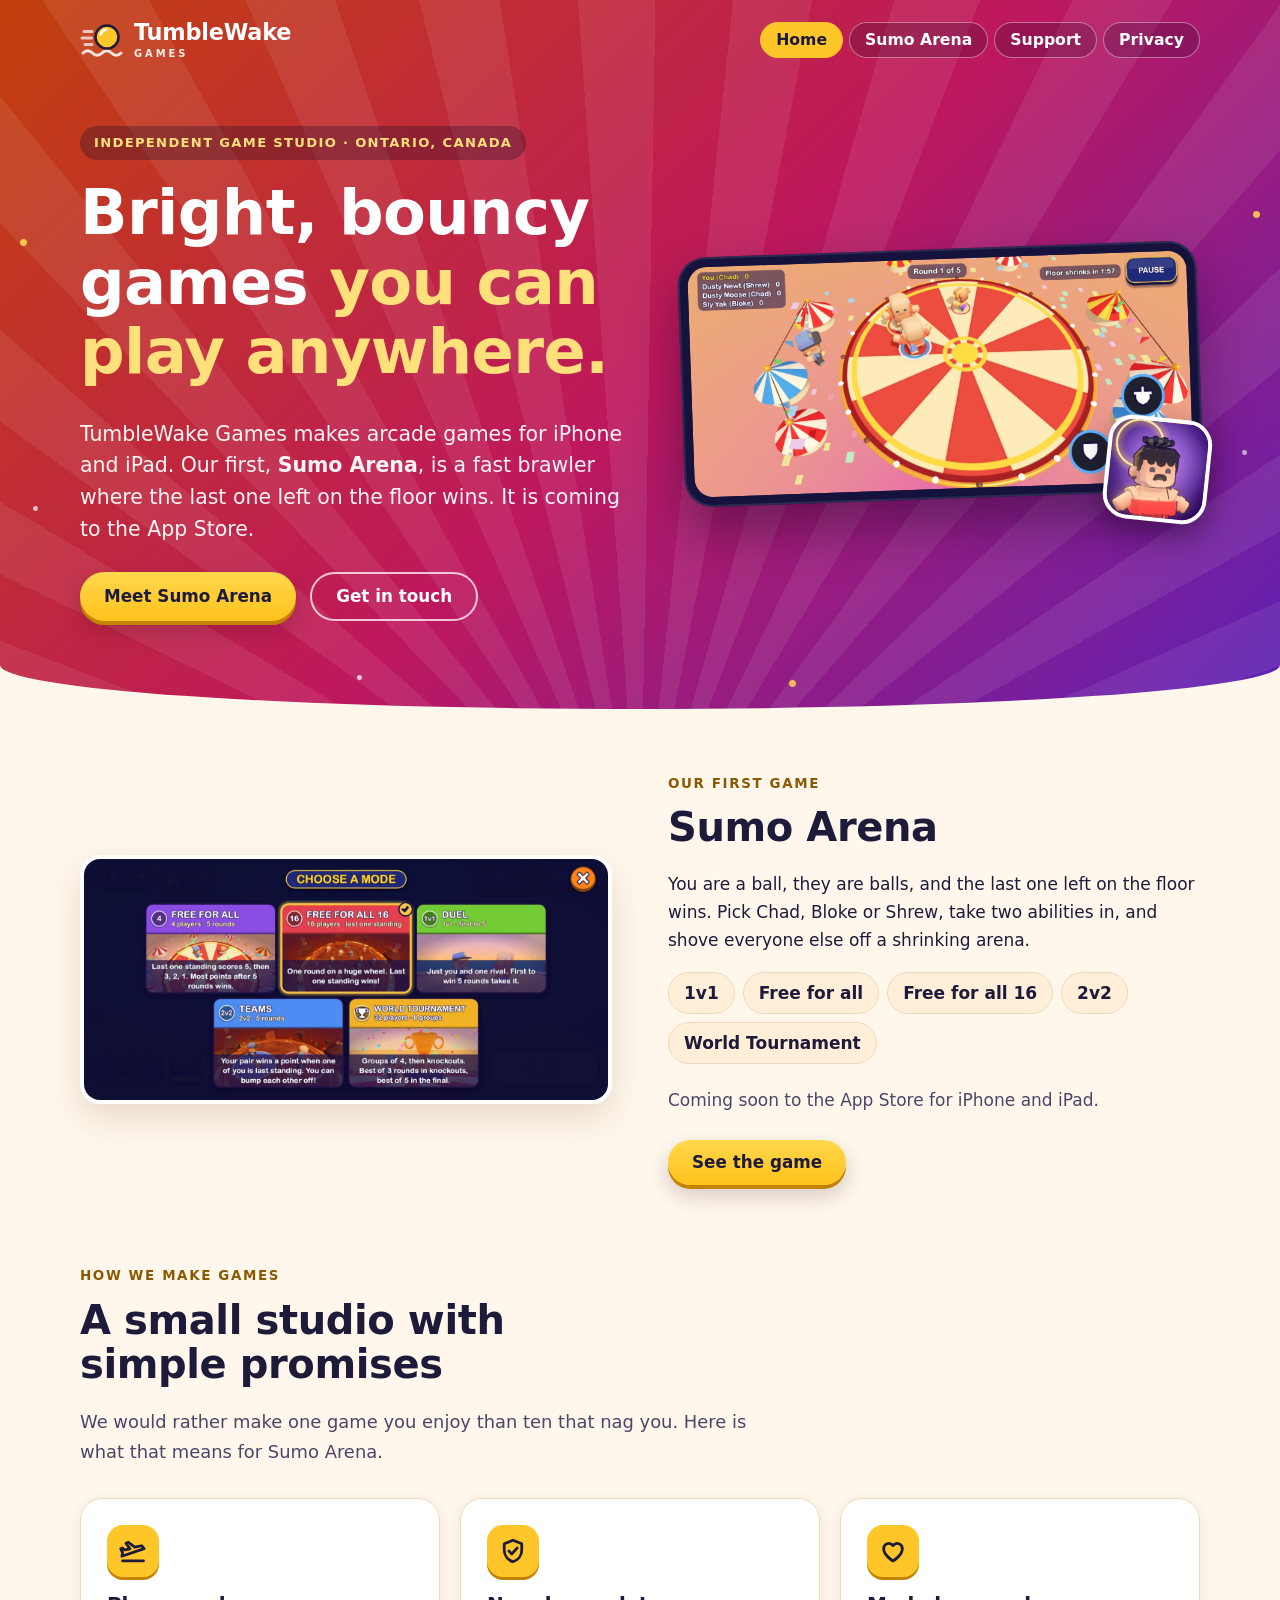
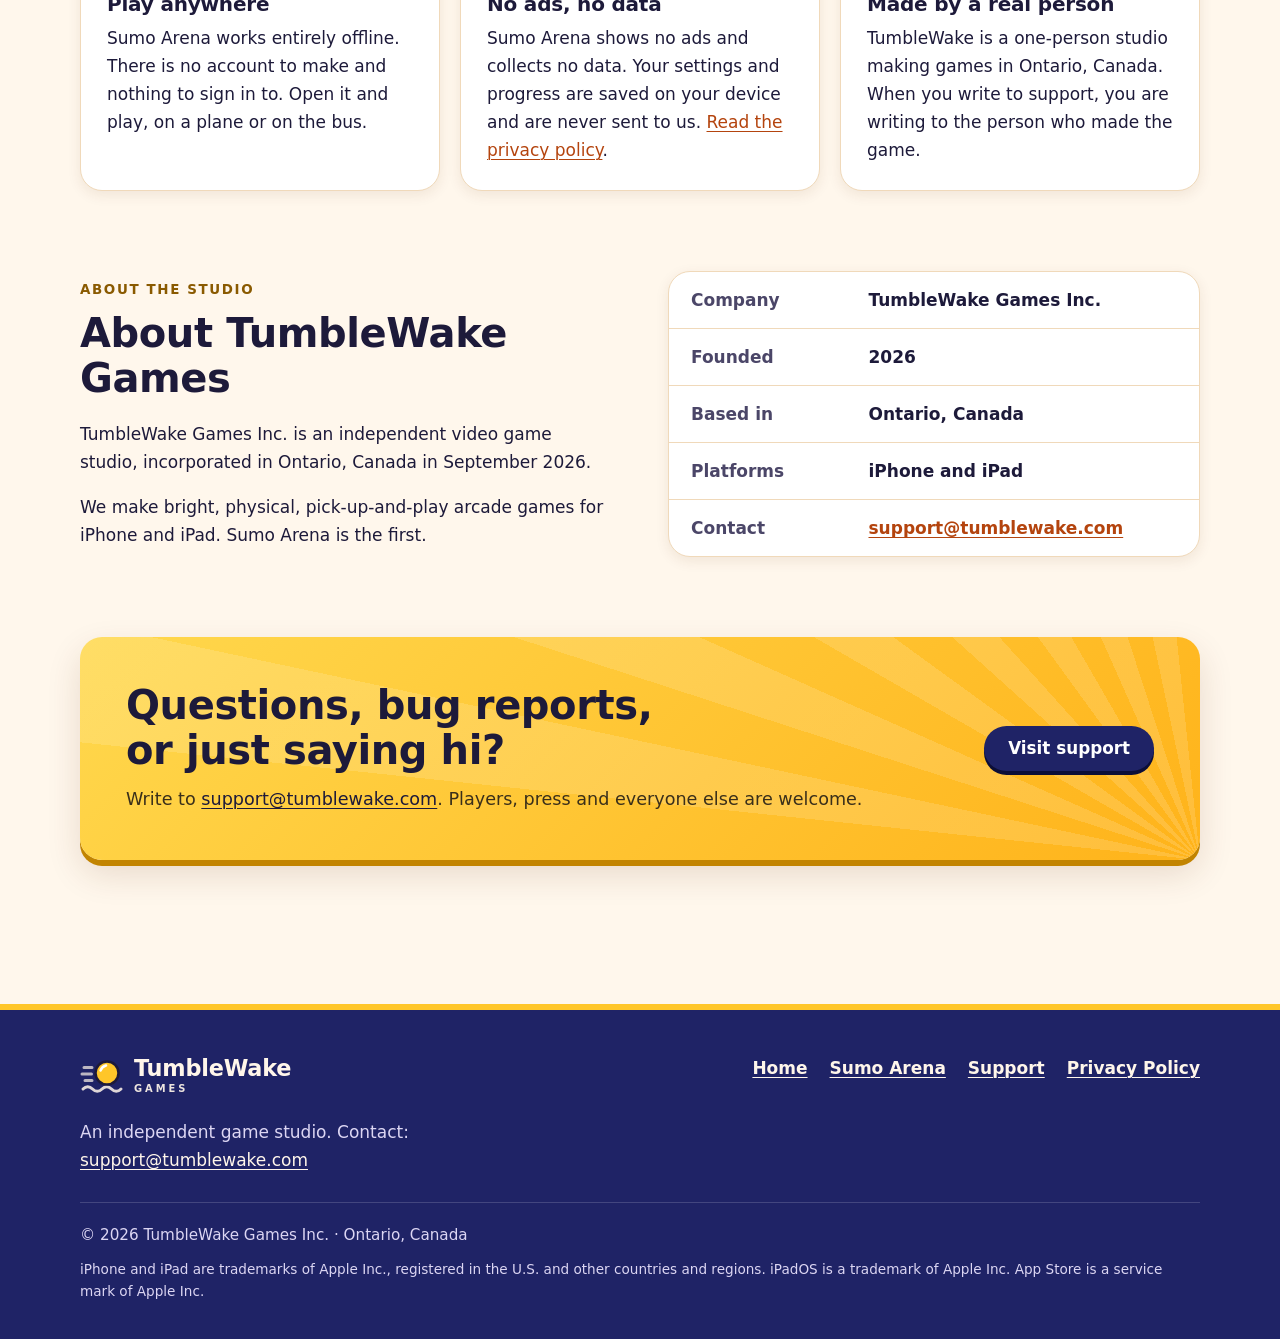
==== index.html @ 52f98988 "Add files via upload" ====
<!doctype html>
<html lang="en">
<head>
  <meta charset="utf-8">
  <meta name="viewport" content="width=device-width, initial-scale=1">
  <title>TumbleWake Games · Independent game studio in Ontario, Canada</title>
  <meta name="description" content="TumbleWake Games Inc. is an independent game studio in Ontario, Canada. Our first game, Sumo Arena, is an offline arcade brawler coming to the App Store for iPhone and iPad.">
  <meta name="color-scheme" content="light dark">
  <meta name="theme-color" content="#c2410c">
  <link rel="icon" type="image/png" sizes="32x32" href="favicon.png">
  <link rel="apple-touch-icon" href="apple-touch-icon.png">
  <link rel="stylesheet" href="style.css">
</head>
<body>
  <a class="skip" href="#main">Skip to content</a>

  <div class="band">
    <header class="site-header wrap">
      <a class="brand" href="index.html" aria-label="TumbleWake Games home">
        <svg class="mark" viewBox="0 0 44 44" aria-hidden="true" focusable="false"><path d="M3 35c3-3 6.5-3 9.5 0s6.5 3 9.5 0 6.5-3 9.5 0 6.5 3 9.5 0" fill="none" stroke="currentColor" stroke-width="3" stroke-linecap="round" opacity=".85"/><path d="M4 13.5h8M2 20h9.5M5 26.5h7" stroke="currentColor" stroke-width="3" stroke-linecap="round" opacity=".7"/><circle cx="27" cy="19" r="11.5" fill="#ffc629" stroke="#1d1a3a" stroke-width="2.5"/><path d="M20.6 16.4a7.5 7.5 0 0 1 5.4-4.9" fill="none" stroke="#fff" stroke-width="2.6" stroke-linecap="round"/></svg>
        <span class="brand-name">TumbleWake<small>Games</small></span>
      </a>
      <nav class="nav" aria-label="Main">
        <ul>
          <li><a href="index.html" aria-current="page">Home</a></li>
          <li><a href="sumo-arena.html">Sumo Arena</a></li>
          <li><a href="support.html">Support</a></li>
          <li><a href="privacy.html">Privacy</a></li>
        </ul>
      </nav>
    </header>

    <div class="hero wrap">
      <div>
        <span class="eyebrow">Independent game studio · Ontario, Canada</span>
        <h1>Bright, bouncy games <span class="hl">you can play anywhere.</span></h1>
        <p class="lede">TumbleWake Games makes arcade games for iPhone and iPad. Our first, <strong>Sumo Arena</strong>, is a fast brawler where the last one left on the floor wins. It is coming to the App Store.</p>
        <div class="btn-row">
          <a class="btn btn-gold" href="sumo-arena.html">Meet Sumo Arena</a>
          <a class="btn btn-ghost" href="support.html">Get in touch</a>
        </div>
      </div>
      <div class="device">
        <img src="images/match-4-players.jpg" width="1400" height="644" alt="A four-player Sumo Arena match on a red and cream striped round arena, with the scoreboard, a Floor shrinks timer and the Shield and Boost buttons.">
        <img class="badge-icon" src="images/sumo-arena-icon-256.png" width="256" height="256" alt="Sumo Arena app icon: a blocky sumo wrestler with a topknot and moustache under a golden halo.">
      </div>
    </div>
  </div>

  <main id="main">
    <section class="section wrap" aria-labelledby="first-game">
      <div class="split flip">
        <div>
          <span class="kicker">Our first game</span>
          <h2 id="first-game">Sumo Arena</h2>
          <p>You are a ball, they are balls, and the last one left on the floor wins. Pick Chad, Bloke or Shrew, take two abilities in, and shove everyone else off a shrinking arena.</p>
          <ul class="chips" aria-label="Game modes">
            <li>1v1</li>
            <li>Free for all</li>
            <li>Free for all 16</li>
            <li>2v2</li>
            <li>World Tournament</li>
          </ul>
          <p class="muted">Coming soon to the App Store for iPhone and iPad.</p>
          <div class="btn-row">
            <a class="btn btn-gold" href="sumo-arena.html">See the game</a>
          </div>
        </div>
        <figure class="shot">
          <img src="images/mode-picker.jpg" width="1400" height="644" loading="lazy" decoding="async" alt="The Choose a Mode screen in Sumo Arena with cards for Free for all, Free for all 16, Duel, Teams and World Tournament.">
        </figure>
      </div>
    </section>

    <section class="section wrap" aria-labelledby="how-we-work">
      <div class="section-head">
        <span class="kicker">How we make games</span>
        <h2 id="how-we-work">A small studio with simple promises</h2>
        <p>We would rather make one game you enjoy than ten that nag you. Here is what that means for Sumo Arena.</p>
      </div>
      <div class="cards">
        <article class="card">
          <div class="card-icon" aria-hidden="true">
            <svg viewBox="0 0 24 24" fill="none" stroke="currentColor" stroke-width="2.4" stroke-linecap="round" stroke-linejoin="round"><path d="M2.5 16.5l19-6.5-2-2.5-6 1.2L8 4.5 6 5.3l3.3 4.8-4.4 1-2-1.7-1.4.6 1.5 3.4z"/><path d="M3 20.5h18"/></svg>
          </div>
          <h3>Play anywhere</h3>
          <p>Sumo Arena works entirely offline. There is no account to make and nothing to sign in to. Open it and play, on a plane or on the bus.</p>
        </article>
        <article class="card">
          <div class="card-icon" aria-hidden="true">
            <svg viewBox="0 0 24 24" fill="none" stroke="currentColor" stroke-width="2.4" stroke-linecap="round" stroke-linejoin="round"><path d="M12 2.8l7.5 3v5.6c0 4.6-3.2 8.4-7.5 9.8-4.3-1.4-7.5-5.2-7.5-9.8V5.8z"/><path d="M8.5 12l2.5 2.5 4.5-5"/></svg>
          </div>
          <h3>No ads, no data</h3>
          <p>Sumo Arena shows no ads and collects no data. Your settings and progress are saved on your device and are never sent to us. <a href="privacy.html">Read the privacy policy</a>.</p>
        </article>
        <article class="card">
          <div class="card-icon" aria-hidden="true">
            <svg viewBox="0 0 24 24" fill="none" stroke="currentColor" stroke-width="2.4" stroke-linecap="round" stroke-linejoin="round"><path d="M12 20.5s-8-4.6-8-10.4A4.4 4.4 0 0 1 12 7.4a4.4 4.4 0 0 1 8 2.7c0 5.8-8 10.4-8 10.4z"/></svg>
          </div>
          <h3>Made by a real person</h3>
          <p>TumbleWake is a one-person studio making games in Ontario, Canada. When you write to support, you are writing to the person who made the game.</p>
        </article>
      </div>
    </section>

    <section class="section wrap" aria-labelledby="about">
      <div class="split">
        <div>
          <span class="kicker">About the studio</span>
          <h2 id="about">About TumbleWake Games</h2>
          <p>TumbleWake Games Inc. is an independent video game studio, incorporated in Ontario, Canada in September 2026.</p>
          <p>We make bright, physical, pick-up-and-play arcade games for iPhone and iPad. Sumo Arena is the first.</p>
        </div>
        <dl class="facts-list">
          <div><dt>Company</dt><dd>TumbleWake Games Inc.</dd></div>
          <div><dt>Founded</dt><dd>2026</dd></div>
          <div><dt>Based in</dt><dd>Ontario, Canada</dd></div>
          <div><dt>Platforms</dt><dd>iPhone and iPad</dd></div>
          <div><dt>Contact</dt><dd><a class="email" href="mailto:support@tumblewake.com">support@tumblewake.com</a></dd></div>
        </dl>
      </div>
    </section>

    <section class="section wrap" aria-labelledby="say-hello">
      <div class="callout">
        <div>
          <h2 id="say-hello">Questions, bug reports, or just saying hi?</h2>
          <p>Write to <a class="email" href="mailto:support@tumblewake.com">support@tumblewake.com</a>. Players, press and everyone else are welcome.</p>
        </div>
        <a class="btn btn-navy" href="support.html">Visit support</a>
      </div>
    </section>
  </main>

  <footer class="site-footer">
    <div class="wrap">
      <div class="footer-grid">
        <div>
          <a class="brand" href="index.html" aria-label="TumbleWake Games home">
            <svg class="mark" viewBox="0 0 44 44" aria-hidden="true" focusable="false"><path d="M3 35c3-3 6.5-3 9.5 0s6.5 3 9.5 0 6.5-3 9.5 0 6.5 3 9.5 0" fill="none" stroke="currentColor" stroke-width="3" stroke-linecap="round" opacity=".85"/><path d="M4 13.5h8M2 20h9.5M5 26.5h7" stroke="currentColor" stroke-width="3" stroke-linecap="round" opacity=".7"/><circle cx="27" cy="19" r="11.5" fill="#ffc629" stroke="#1d1a3a" stroke-width="2.5"/><path d="M20.6 16.4a7.5 7.5 0 0 1 5.4-4.9" fill="none" stroke="#fff" stroke-width="2.6" stroke-linecap="round"/></svg>
            <span class="brand-name">TumbleWake<small>Games</small></span>
          </a>
          <p>An independent game studio. Contact: <a class="email" href="mailto:support@tumblewake.com">support@tumblewake.com</a></p>
        </div>
        <nav class="footer-nav" aria-label="Footer">
          <ul>
            <li><a href="index.html">Home</a></li>
            <li><a href="sumo-arena.html">Sumo Arena</a></li>
            <li><a href="support.html">Support</a></li>
            <li><a href="privacy.html">Privacy Policy</a></li>
          </ul>
        </nav>
      </div>
      <p class="legal">© 2026 TumbleWake Games Inc. · Ontario, Canada</p>
      <p class="legal tm">iPhone and iPad are trademarks of Apple Inc., registered in the U.S. and other countries and regions. iPadOS is a trademark of Apple Inc. App Store is a service mark of Apple Inc.</p>
    </div>
  </footer>
</body>
</html>
---- style.css ----
/* TumbleWake Games - site styles.
   One file, system fonts only, no external requests. */

/* ---------- Colour and type tokens ---------- */

:root {
  color-scheme: light dark;

  --bg: #fff7ec;
  --surface: #ffffff;
  --surface-alt: #ffefd9;
  --ink: #1d1a3a;
  --ink-soft: #4b4668;
  --line: #f0d9ba;
  --link: #b4440e;
  --link-hover: #7f2c04;
  --gold: #ffc629;
  --gold-edge: #c28400;
  --gold-text: #8a5a00;
  --focus: #1d1a3a;
  --panel: #1f2366;
  --panel-soft: #2b3080;
  --on-dark: #fff6ea;
  --on-dark-soft: #dcd6f3;
  --on-dark-gold: #ffd24d;
  --footer: #1f2366;
  --band-1: #c2410c;
  --band-2: #be185d;
  --band-3: #5b21b6;

  --shadow: 0 14px 34px rgba(92, 45, 10, 0.14);
  --shadow-sm: 0 4px 14px rgba(92, 45, 10, 0.09);
  --radius: 22px;
  --radius-sm: 14px;

  --font-display: ui-rounded, "SF Pro Rounded", "Arial Rounded MT Bold", system-ui, -apple-system,
    "Segoe UI", Roboto, "Helvetica Neue", Arial, sans-serif;
  --font-body: system-ui, -apple-system, "Segoe UI", Roboto, "Helvetica Neue", Arial, sans-serif;

  --wrap: 1120px;
  --gutter: 16px;
}

@media (prefers-color-scheme: dark) {
  :root {
    --bg: #13113a;
    --surface: #1d1b4d;
    --surface-alt: #29266a;
    --ink: #fff4e6;
    --ink-soft: #d3cdea;
    --line: #36337c;
    --link: #ffc94d;
    --link-hover: #ffe39a;
    --gold-text: #ffd24d;
    --focus: #ffd24d;
    --panel: #232873;
    --panel-soft: #2e3490;
    --footer: #0c0b27;
    --band-1: #a8360a;
    --band-2: #a3154f;
    --band-3: #461a8f;
    --shadow: 0 14px 34px rgba(0, 0, 0, 0.4);
    --shadow-sm: 0 4px 14px rgba(0, 0, 0, 0.3);
  }
}

@media (min-width: 720px) {
  :root { --gutter: 28px; }
}

/* ---------- Base ---------- */

*, *::before, *::after { box-sizing: border-box; }

html {
  -webkit-text-size-adjust: 100%;
  text-size-adjust: 100%;
  scroll-behavior: smooth;
}

body {
  margin: 0;
  background: var(--bg);
  color: var(--ink);
  font: 400 1.0625rem/1.65 var(--font-body);
  overflow-x: hidden;
  min-height: 100vh;
  display: flex;
  flex-direction: column;
}

img { max-width: 100%; height: auto; display: block; }

a {
  color: var(--link);
  text-decoration-thickness: 0.08em;
  text-underline-offset: 0.18em;
}
a:hover { color: var(--link-hover); }

:focus-visible {
  outline: 3px solid var(--focus);
  outline-offset: 3px;
  border-radius: 6px;
}
/* The ring must stand out from whatever it sits on: white on the warm band
   and the navy footer, navy on the gold callouts. */
.band :focus-visible,
.site-footer :focus-visible,
.skip:focus-visible { outline-color: #fff; }
.callout :focus-visible { outline-color: #1d1a3a; }

h1, h2, h3 {
  font-family: var(--font-display);
  font-weight: 800;
  line-height: 1.12;
  letter-spacing: -0.01em;
  margin: 0 0 0.5em;
  text-wrap: balance;
}
h1 { font-size: clamp(2.3rem, 6.2vw, 3.9rem); }
h2 { font-size: clamp(1.7rem, 3.8vw, 2.5rem); }
h3 { font-size: 1.25rem; font-weight: 700; }

p { margin: 0 0 1em; }
p:last-child { margin-bottom: 0; }

ul, ol { margin: 0 0 1em; padding-left: 1.3em; }
li + li { margin-top: 0.35em; }

.email { overflow-wrap: anywhere; }

.wrap {
  width: 100%;
  max-width: calc(var(--wrap) + 2 * var(--gutter));
  margin-inline: auto;
  padding-inline: var(--gutter);
}

.skip {
  position: absolute;
  left: 12px;
  top: -80px;
  z-index: 20;
  padding: 10px 18px;
  border-radius: 999px;
  background: var(--gold);
  color: #1d1a3a;
  font-weight: 700;
  text-decoration: none;
}
.skip:focus { top: 12px; color: #1d1a3a; }

/* ---------- The warm band at the top of every page ---------- */

.band {
  position: relative;
  overflow: hidden;
  color: #fff;
  background:
    repeating-conic-gradient(from -4deg at 50% 125%,
      rgba(255, 255, 255, 0.075) 0deg 5deg,
      rgba(255, 255, 255, 0) 5deg 10deg),
    linear-gradient(135deg, var(--band-1) 0%, var(--band-2) 52%, var(--band-3) 100%);
  border-bottom-left-radius: 50% 44px;
  border-bottom-right-radius: 50% 44px;
  padding-bottom: 64px;
}

.band a:not(.btn) { color: #fff; }

/* Confetti flecks, like the game's menu. Decorative only, kept to the
   edges and the empty strip above the curve so they never sit on text. */
.band::before {
  content: "";
  position: absolute;
  inset: 0;
  pointer-events: none;
  background:
    radial-gradient(circle, rgba(255, 214, 77, 0.9) 0 3px, transparent 4px) 1.5% 34% / 9px 9px no-repeat,
    radial-gradient(circle, rgba(255, 255, 255, 0.7) 0 2px, transparent 3px) 2.5% 72% / 7px 7px no-repeat,
    radial-gradient(circle, rgba(255, 255, 255, 0.75) 0 2px, transparent 3px) 28% 96% / 7px 7px no-repeat,
    radial-gradient(circle, rgba(255, 214, 77, 0.85) 0 3px, transparent 4px) 62% 97% / 9px 9px no-repeat,
    radial-gradient(circle, rgba(255, 214, 77, 0.85) 0 3px, transparent 4px) 98.5% 30% / 9px 9px no-repeat,
    radial-gradient(circle, rgba(255, 255, 255, 0.6) 0 2px, transparent 3px) 97.5% 64% / 7px 7px no-repeat;
}

.band > * { position: relative; }

/* ---------- Header and navigation ---------- */

.site-header {
  display: flex;
  flex-wrap: wrap;
  align-items: center;
  justify-content: space-between;
  gap: 14px 24px;
  padding-block: 18px 8px;
}

.brand {
  display: inline-flex;
  align-items: center;
  gap: 10px;
  color: #fff;
  text-decoration: none;
}
.band a.brand:hover { color: #fff; }

.brand .mark { width: 44px; height: 44px; flex: none; }

.brand-name {
  font-family: var(--font-display);
  font-weight: 800;
  font-size: 1.4rem;
  line-height: 1;
  letter-spacing: -0.01em;
}
.brand-name small {
  display: block;
  margin-top: 5px;
  font-size: 0.62rem;
  font-weight: 700;
  letter-spacing: 0.3em;
  text-transform: uppercase;
  opacity: 0.92;
}

.nav ul {
  display: flex;
  flex-wrap: wrap;
  gap: 6px;
  margin: 0;
  padding: 0;
  list-style: none;
}
.nav li + li { margin-top: 0; }

.band .nav a {
  display: block;
  padding: 8px 15px;
  border: 1px solid rgba(255, 255, 255, 0.4);
  border-radius: 999px;
  background: rgba(24, 10, 40, 0.22);
  color: #fff;
  font-weight: 650;
  font-size: 0.98rem;
  line-height: 1.2;
  text-decoration: none;
}
.band .nav a:hover { background: rgba(24, 10, 40, 0.38); }
.band .nav a[aria-current="page"] {
  border-color: var(--gold);
  background: var(--gold);
  color: #1d1a3a;
}

@media (max-width: 440px) {
  .band .nav a { padding: 7px 11px; font-size: 0.92rem; }
}

/* ---------- Hero areas ---------- */

.hero {
  display: grid;
  gap: 40px;
  align-items: center;
  padding-block: 32px 8px;
}
@media (min-width: 900px) {
  .hero { grid-template-columns: 1.05fr 1fr; gap: 56px; padding-block: 56px 24px; }
}

.page-hero { max-width: 780px; padding-block: 28px 8px; }
@media (min-width: 900px) { .page-hero { padding-block: 44px 16px; } }

.eyebrow {
  display: inline-block;
  margin-bottom: 18px;
  padding: 6px 14px;
  border-radius: 999px;
  background: rgba(24, 10, 40, 0.3);
  color: #ffe07a;
  font-family: var(--font-display);
  font-size: 0.82rem;
  font-weight: 800;
  letter-spacing: 0.1em;
  text-transform: uppercase;
}

.hl { color: #ffe07a; }

.lede {
  font-size: clamp(1.1rem, 2.2vw, 1.28rem);
  line-height: 1.55;
  color: rgba(255, 255, 255, 0.95);
  max-width: 36em;
}

.band .note { color: rgba(255, 255, 255, 0.9); font-size: 0.98rem; }

/* ---------- Buttons ---------- */

.btn-row { display: flex; flex-wrap: wrap; gap: 12px 14px; margin-top: 26px; }

.btn {
  display: inline-flex;
  align-items: center;
  justify-content: center;
  gap: 8px;
  padding: 13px 24px;
  border-radius: 999px;
  font-family: var(--font-display);
  font-size: 1.05rem;
  font-weight: 800;
  line-height: 1.15;
  text-decoration: none;
  transition: transform 0.12s ease, box-shadow 0.12s ease, background-color 0.12s ease;
}

.btn-gold {
  background: linear-gradient(#ffd84d, #ffc21a);
  color: #1d1a3a;
  box-shadow: 0 4px 0 var(--gold-edge), 0 10px 22px rgba(40, 10, 20, 0.2);
}
.btn-gold:hover { color: #1d1a3a; transform: translateY(-1px); }
.btn-gold:active { transform: translateY(3px); box-shadow: 0 1px 0 var(--gold-edge); }

.btn-ghost {
  border: 2px solid rgba(255, 255, 255, 0.75);
  color: #fff;
}
.btn-ghost:hover { background: rgba(255, 255, 255, 0.15); color: #fff; }

.btn-navy {
  background: #1f2366;
  color: #fff;
  box-shadow: 0 4px 0 #0c0e38;
}
.btn-navy:hover { background: #2b3080; color: #fff; transform: translateY(-1px); }
.btn-navy:active { transform: translateY(3px); box-shadow: 0 1px 0 #0c0e38; }

/* ---------- Device frame and app icon ---------- */

.device {
  position: relative;
  padding: 10px;
  border-radius: 28px;
  background: #15133d;
  box-shadow: 0 26px 50px rgba(30, 8, 40, 0.42), inset 0 0 0 2px rgba(255, 255, 255, 0.1);
  transform: rotate(-2deg);
}
.device > img { border-radius: 19px; }

.device .badge-icon {
  position: absolute;
  right: -6px;
  bottom: -30px;
  width: clamp(76px, 20%, 118px);
  border: 4px solid #fff;
  border-radius: 24%;
  box-shadow: 0 12px 26px rgba(30, 8, 40, 0.4);
  transform: rotate(8deg);
}

.app-icon {
  width: 100%;
  border-radius: 22.5%;
  box-shadow: 0 0 0 5px rgba(255, 214, 77, 0.9), 0 0 0 14px rgba(255, 214, 77, 0.22),
    0 24px 50px rgba(30, 8, 40, 0.45);
}

.game-hero {
  display: grid;
  gap: 32px;
  align-items: center;
  padding-block: 32px 8px;
}
.game-hero .icon-wrap { width: min(220px, 58vw); }
@media (min-width: 820px) {
  .game-hero { grid-template-columns: auto 1fr; gap: 56px; padding-block: 52px 20px; }
  .game-hero .icon-wrap { width: 240px; }
}

.status {
  display: inline-flex;
  align-items: center;
  gap: 8px;
  margin-bottom: 16px;
  padding: 7px 14px;
  border-radius: 999px;
  background: rgba(24, 10, 40, 0.3);
  color: #fff;
  font-weight: 700;
  font-size: 0.95rem;
}
.status::before {
  content: "";
  width: 10px;
  height: 10px;
  border-radius: 50%;
  background: var(--gold);
  box-shadow: 0 0 0 3px rgba(255, 214, 77, 0.35);
}

/* ---------- Sections ---------- */

.section { padding-block: 64px; }
.section.tight { padding-block: 36px; }
.section + .section { padding-top: 16px; }

.section-head { max-width: 700px; margin-bottom: 32px; }
.section-head p { color: var(--ink-soft); font-size: 1.12rem; }

.kicker {
  display: block;
  margin-bottom: 10px;
  color: var(--gold-text);
  font-family: var(--font-display);
  font-size: 0.84rem;
  font-weight: 800;
  letter-spacing: 0.12em;
  text-transform: uppercase;
}

.muted { color: var(--ink-soft); }

.split {
  display: grid;
  gap: 32px;
  align-items: center;
}
@media (min-width: 860px) {
  .split { grid-template-columns: 1fr 1fr; gap: 56px; }
  .split.flip > :first-child { order: 2; }
}

.shot {
  margin: 0;
  overflow: hidden;
  border: 4px solid var(--surface);
  border-radius: 20px;
  background: var(--surface);
  box-shadow: var(--shadow);
}

.lift { margin-top: -40px; position: relative; }
.lift .shot { border-width: 6px; }

.caption {
  margin-top: 12px;
  color: var(--ink-soft);
  font-size: 0.95rem;
  text-align: center;
}

/* ---------- Cards ---------- */

.cards {
  display: grid;
  gap: 20px;
  grid-template-columns: repeat(auto-fit, minmax(min(100%, 210px), 1fr));
}

.card {
  padding: 26px;
  border: 1px solid var(--line);
  border-radius: var(--radius);
  background: var(--surface);
  box-shadow: var(--shadow-sm);
}
.card h3 { margin-bottom: 0.4em; }

.card-icon {
  display: grid;
  place-items: center;
  width: 52px;
  height: 52px;
  margin-bottom: 16px;
  border-radius: 16px;
  background: var(--gold);
  color: #1d1a3a;
  box-shadow: 0 3px 0 var(--gold-edge);
}
.card-icon svg { width: 28px; height: 28px; }

/* Game-style panels: navy with a gold rim, like the menus in Sumo Arena. */
.panel {
  padding: 24px;
  border: 3px solid var(--gold);
  border-radius: var(--radius);
  background: var(--panel);
  color: var(--on-dark);
  box-shadow: 0 6px 0 rgba(20, 16, 60, 0.25);
}
.panel h3 {
  color: var(--on-dark-gold);
  font-size: 1.5rem;
  letter-spacing: 0.02em;
  text-transform: uppercase;
}
.panel .tag {
  display: inline-block;
  margin-bottom: 12px;
  padding: 4px 12px;
  border-radius: 999px;
  background: var(--panel-soft);
  color: var(--on-dark-soft);
  font-size: 0.88rem;
  font-weight: 700;
}
.panel p { color: var(--on-dark-soft); }
.panel strong { color: var(--on-dark); }

/* ---------- Modes ---------- */

.modes {
  display: grid;
  gap: 18px;
  grid-template-columns: repeat(auto-fit, minmax(min(100%, 300px), 1fr));
}

.mode {
  overflow: hidden;
  border: 1px solid var(--line);
  border-radius: var(--radius);
  background: var(--surface);
  box-shadow: var(--shadow-sm);
}

.mode-head {
  display: flex;
  align-items: center;
  gap: 12px;
  padding: 14px 18px;
  color: #fff;
}
.mode-head h3 {
  margin: 0;
  font-size: 1.15rem;
  letter-spacing: 0.02em;
  text-transform: uppercase;
}


.mode-badge {
  display: grid;
  place-items: center;
  flex: none;
  width: 46px;
  height: 46px;
  border: 3px solid rgba(255, 255, 255, 0.9);
  border-radius: 50%;
  background: rgba(0, 0, 0, 0.22);
  font-family: var(--font-display);
  font-size: 0.95rem;
  font-weight: 800;
}
.mode-badge svg { width: 22px; height: 22px; }

.mode > p { margin: 0; padding: 16px 18px 20px; }

.mode.purple .mode-head { background: #6d28d9; }
.mode.red .mode-head { background: #c01d3c; }
.mode.green .mode-head { background: #2f7a1f; }
.mode.blue .mode-head { background: #1f5fcf; }
.mode.gold .mode-head { background: #ffc629; color: #1d1a3a; }
.mode.gold .mode-badge { border-color: #1d1a3a; background: rgba(255, 255, 255, 0.35); }

.bots-line {
  margin-top: 28px;
  padding: 18px 22px;
  border-left: 6px solid var(--gold);
  border-radius: var(--radius-sm);
  background: var(--surface-alt);
  font-size: 1.08rem;
}

/* ---------- Chips and fact tiles ---------- */

.chips {
  display: flex;
  flex-wrap: wrap;
  gap: 8px;
  margin: 18px 0 22px;
  padding: 0;
  list-style: none;
}
.chips li {
  margin: 0;
  padding: 6px 15px;
  border: 1px solid var(--line);
  border-radius: 999px;
  background: var(--surface-alt);
  font-weight: 700;
}

.facts {
  display: grid;
  gap: 14px;
  grid-template-columns: repeat(auto-fit, minmax(min(100%, 220px), 1fr));
  margin: 0;
  padding: 0;
  list-style: none;
}
.facts li {
  display: flex;
  align-items: center;
  gap: 12px;
  margin: 0;
  padding: 18px 20px;
  border: 2px solid var(--gold);
  border-radius: var(--radius-sm);
  background: var(--panel);
  color: var(--on-dark);
  font-family: var(--font-display);
  font-size: 1.12rem;
  font-weight: 800;
}
.facts svg { flex: none; width: 28px; height: 28px; color: var(--gold); }

/* ---------- Gallery ---------- */

.gallery {
  display: grid;
  gap: 22px;
  grid-template-columns: repeat(auto-fill, minmax(min(100%, 420px), 1fr));
}
.gallery figure {
  margin: 0;
  overflow: hidden;
  border: 1px solid var(--line);
  border-radius: var(--radius);
  background: var(--surface);
  box-shadow: var(--shadow-sm);
}
.gallery figcaption { padding: 14px 18px 16px; color: var(--ink-soft); font-size: 0.97rem; }
.gallery figcaption strong {
  display: block;
  color: var(--ink);
  font-family: var(--font-display);
  font-size: 1.05rem;
}

/* ---------- Studio facts list ---------- */

.facts-list {
  display: grid;
  gap: 0;
  margin: 0;
  border: 1px solid var(--line);
  border-radius: var(--radius);
  background: var(--surface);
  box-shadow: var(--shadow-sm);
  overflow: hidden;
}
.facts-list div {
  display: grid;
  gap: 2px 16px;
  padding: 14px 22px;
}
.facts-list div + div { border-top: 1px solid var(--line); }
@media (min-width: 520px) {
  .facts-list div { grid-template-columns: 9.5em 1fr; }
}
.facts-list dt { color: var(--ink-soft); font-weight: 600; }
.facts-list dd { margin: 0; font-weight: 700; }

/* ---------- Gold callout ---------- */

.callout {
  display: grid;
  gap: 18px 32px;
  align-items: center;
  padding: clamp(26px, 5vw, 46px);
  border-radius: var(--radius);
  background:
    repeating-conic-gradient(from 0deg at 100% 100%,
      rgba(255, 255, 255, 0.14) 0deg 6deg, rgba(255, 255, 255, 0) 6deg 12deg),
    linear-gradient(135deg, #ffd84d, #ffb31a);
  color: #1d1a3a;
  box-shadow: 0 6px 0 var(--gold-edge), var(--shadow);
}
.callout h2 { margin-bottom: 0.3em; }
.callout p { color: #3a2f1a; font-size: 1.1rem; }
.callout a:not(.btn) { color: #1d1a3a; }
.callout + .caption { margin-top: 28px; }
@media (min-width: 820px) {
  .callout { grid-template-columns: 1fr auto; }
}

/* ---------- Long-form documents (privacy, support) ---------- */

.doc {
  position: relative;
  max-width: 820px;
  margin: -34px auto 0;
  padding: clamp(24px, 5vw, 52px);
  border: 1px solid var(--line);
  border-radius: var(--radius);
  background: var(--surface);
  box-shadow: var(--shadow);
}
.doc h2 { margin-top: 1.8em; font-size: clamp(1.35rem, 2.6vw, 1.6rem); }
.doc h2:first-child { margin-top: 0; }
.doc .updated { color: var(--ink-soft); font-weight: 600; }

.summary {
  margin: 0 0 28px;
  padding: 18px 22px;
  border-left: 6px solid var(--gold);
  border-radius: var(--radius-sm);
  background: var(--surface-alt);
  font-size: 1.08rem;
}

.contact-card {
  display: grid;
  gap: 20px 32px;
  align-items: center;
}
@media (min-width: 760px) {
  .contact-card { grid-template-columns: 1fr auto; }
}

.faq {
  display: grid;
  gap: 18px;
  grid-template-columns: repeat(auto-fit, minmax(min(100%, 420px), 1fr));
}
.faq .card h3 { font-size: 1.15rem; }

.checklist { list-style: none; padding: 0; }
.checklist li {
  position: relative;
  padding-left: 34px;
}
.checklist li + li { margin-top: 0.6em; }
.checklist li::before {
  content: "";
  position: absolute;
  left: 0;
  top: 0.22em;
  width: 22px;
  height: 22px;
  border-radius: 50%;
  background: var(--gold)
    url("data:image/svg+xml,%3Csvg xmlns='http://www.w3.org/2000/svg' viewBox='0 0 24 24'%3E%3Cpath d='M6 12.5l4 4 8-9' fill='none' stroke='%231d1a3a' stroke-width='3' stroke-linecap='round' stroke-linejoin='round'/%3E%3C/svg%3E")
    center / 16px 16px no-repeat;
}

/* ---------- 404 ---------- */

.lost {
  display: grid;
  gap: 8px;
  align-items: center;
  padding-block: 40px 16px;
}
.lost .big {
  margin: 0;
  font-family: var(--font-display);
  font-size: clamp(5rem, 22vw, 11rem);
  font-weight: 800;
  line-height: 0.9;
  color: #ffe07a;
  text-shadow: 0 6px 0 rgba(24, 10, 40, 0.3);
}
@media (min-width: 820px) {
  .lost { grid-template-columns: auto 1fr; gap: 56px; padding-block: 64px 24px; }
}

/* ---------- Footer ---------- */

.site-footer {
  flex-grow: 1;
  margin-top: 80px;
  padding-block: 44px 36px;
  border-top: 6px solid var(--gold);
  background: var(--footer);
  color: var(--on-dark-soft);
}
.site-footer a { color: var(--on-dark); }
.site-footer a:hover { color: var(--gold); }

.footer-grid {
  display: flex;
  flex-wrap: wrap;
  justify-content: space-between;
  gap: 24px 48px;
}
.footer-grid .brand { color: var(--on-dark); }
.footer-grid p { margin-top: 12px; max-width: 30em; }

.footer-nav ul {
  display: flex;
  flex-wrap: wrap;
  gap: 10px 22px;
  margin: 0;
  padding: 0;
  list-style: none;
}
.footer-nav li + li { margin-top: 0; }
.footer-nav a { font-weight: 650; }

.legal {
  margin: 28px 0 0;
  padding-top: 20px;
  border-top: 1px solid rgba(255, 255, 255, 0.16);
  font-size: 0.95rem;
}
.legal.tm {
  margin-top: 10px;
  padding-top: 0;
  border-top: 0;
  font-size: 0.85rem;
}

/* ---------- Motion preferences ---------- */

@media (prefers-reduced-motion: reduce) {
  html { scroll-behavior: auto; }
  .btn { transition: none; }
  .device, .device .badge-icon { transform: none; }
}

/* Until the page is wide enough to leave empty margins beside the text
   (1280px), the flecks at the left and right edges would sit right next to
   it, so keep only the two in the empty strip above the curve. On phones
   leave the confetti out altogether. */
@media (max-width: 1279px) {
  .band::before {
    background:
      radial-gradient(circle, rgba(255, 255, 255, 0.75) 0 2px, transparent 3px) 28% 96% / 7px 7px no-repeat,
      radial-gradient(circle, rgba(255, 214, 77, 0.85) 0 3px, transparent 4px) 62% 97% / 9px 9px no-repeat;
  }
}
@media (max-width: 600px) {
  .band::before { display: none; }
}
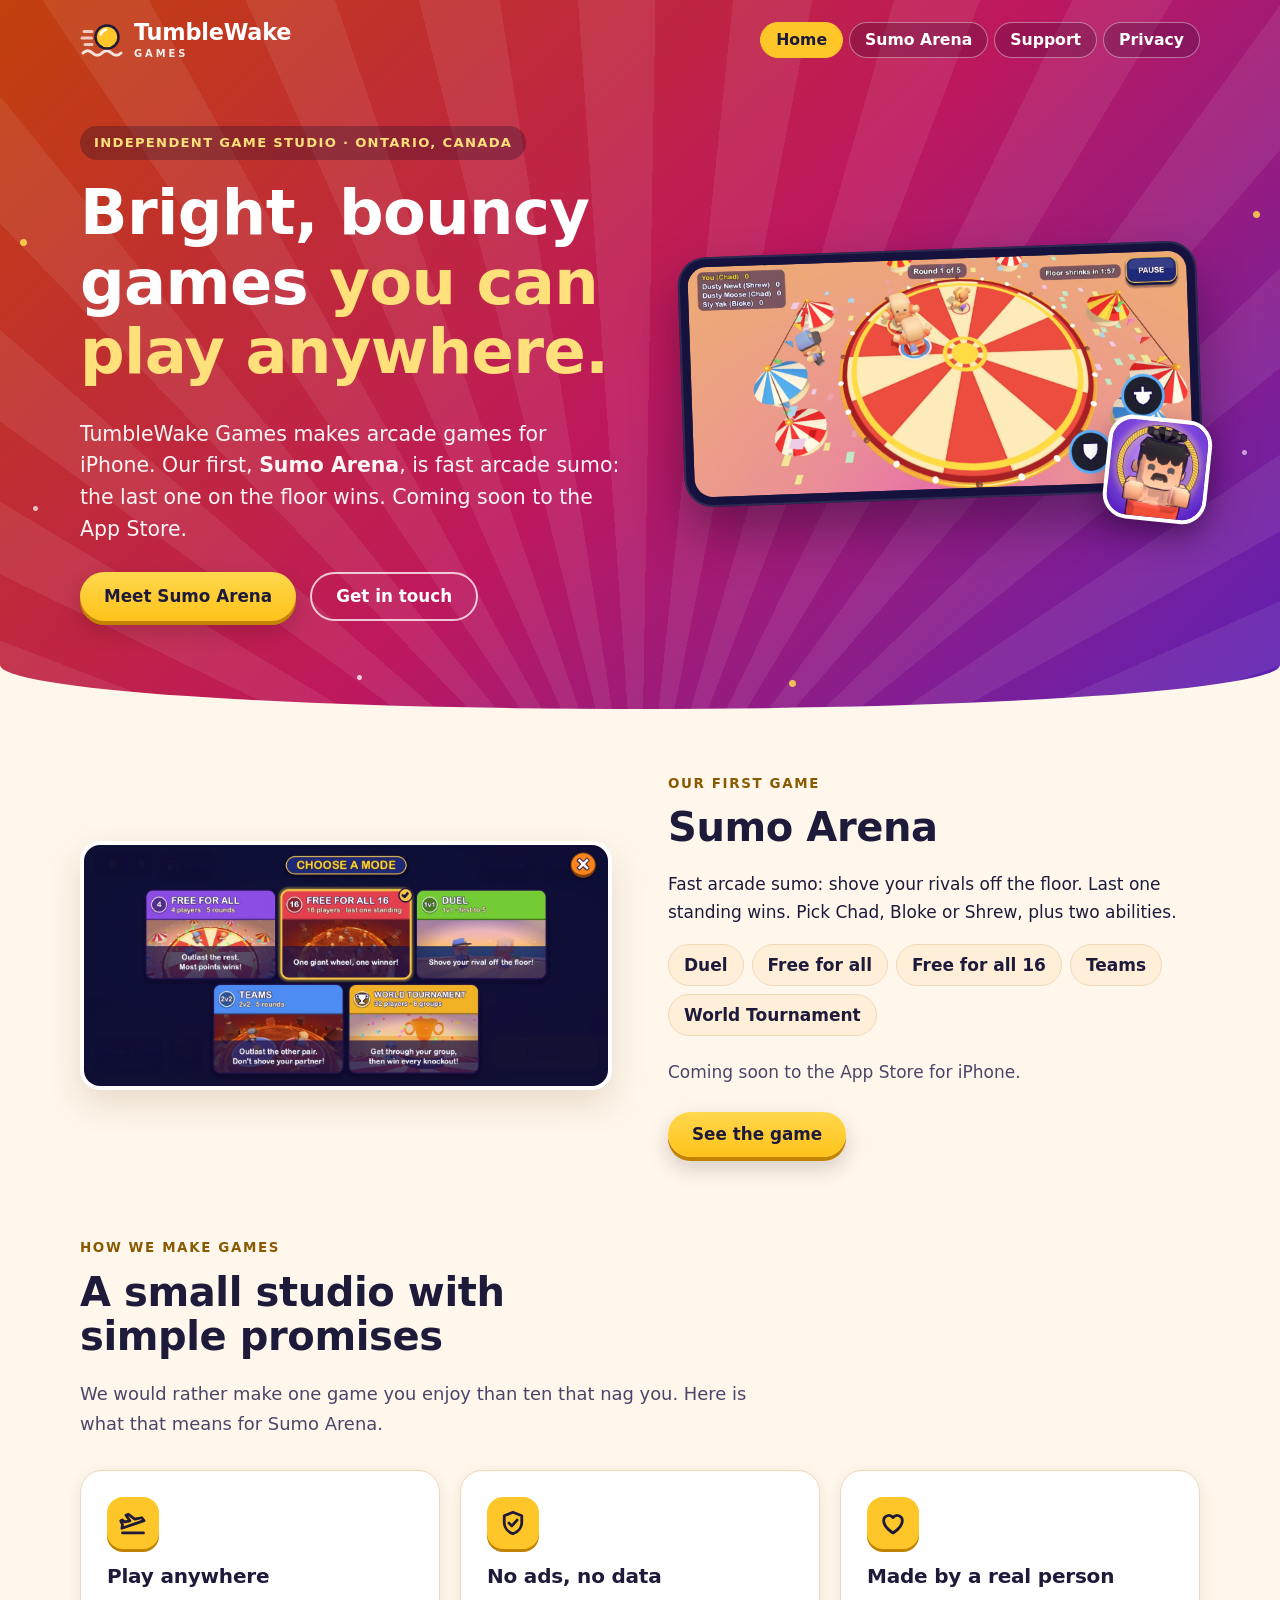
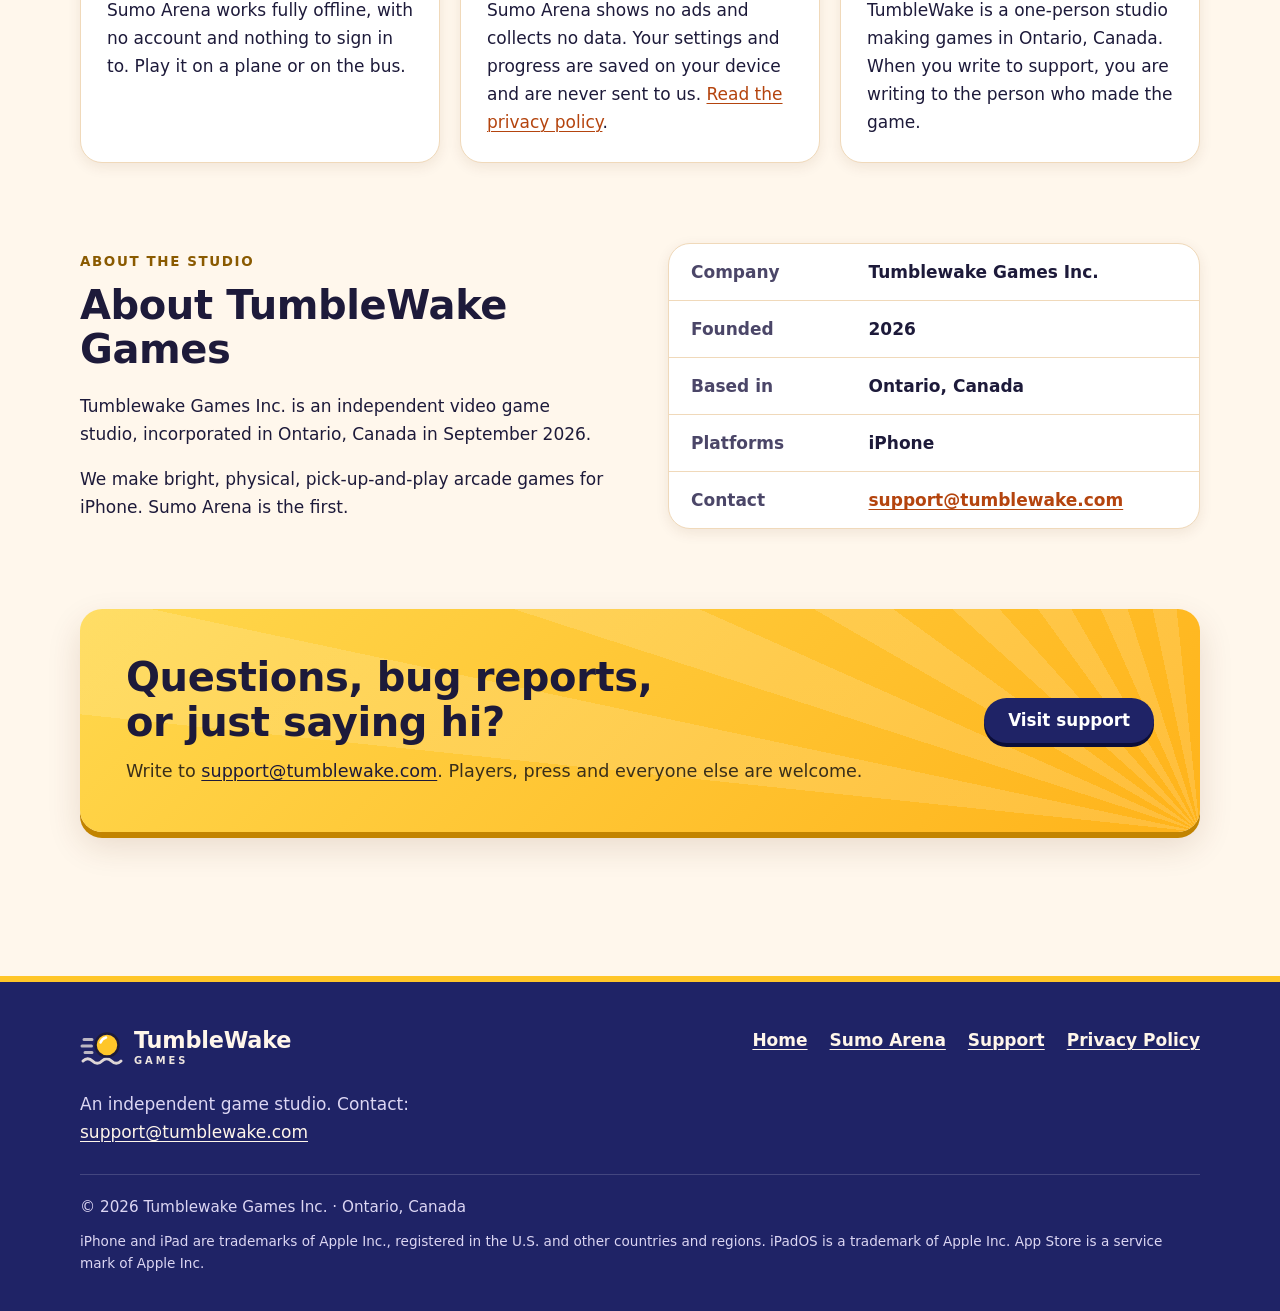
==== commit 3890bab4: "Site text and icon for Sumo Arena 1.0 (local edits of 14-16 Oct): Sumo Arena name, iPhone, no levels" ====
--- a/index.html
+++ b/index.html
@@ -4,7 +4,7 @@
   <meta charset="utf-8">
   <meta name="viewport" content="width=device-width, initial-scale=1">
   <title>TumbleWake Games · Independent game studio in Ontario, Canada</title>
-  <meta name="description" content="TumbleWake Games Inc. is an independent game studio in Ontario, Canada. Our first game, Sumo Arena, is an offline arcade brawler coming to the App Store for iPhone and iPad.">
+  <meta name="description" content="Tumblewake Games Inc. is an independent game studio in Ontario, Canada. Our first game, Sumo Arena, is fast, offline arcade sumo for iPhone, coming soon to the App Store.">
   <meta name="color-scheme" content="light dark">
   <meta name="theme-color" content="#c2410c">
   <link rel="icon" type="image/png" sizes="32x32" href="favicon.png">
@@ -34,7 +34,7 @@
       <div>
         <span class="eyebrow">Independent game studio · Ontario, Canada</span>
         <h1>Bright, bouncy games <span class="hl">you can play anywhere.</span></h1>
-        <p class="lede">TumbleWake Games makes arcade games for iPhone and iPad. Our first, <strong>Sumo Arena</strong>, is a fast brawler where the last one left on the floor wins. It is coming to the App Store.</p>
+        <p class="lede">TumbleWake Games makes arcade games for iPhone. Our first, <strong>Sumo Arena</strong>, is fast arcade sumo: the last one on the floor wins. Coming soon to the App Store.</p>
         <div class="btn-row">
           <a class="btn btn-gold" href="sumo-arena.html">Meet Sumo Arena</a>
           <a class="btn btn-ghost" href="support.html">Get in touch</a>
@@ -42,7 +42,7 @@
       </div>
       <div class="device">
         <img src="images/match-4-players.jpg" width="1400" height="644" alt="A four-player Sumo Arena match on a red and cream striped round arena, with the scoreboard, a Floor shrinks timer and the Shield and Boost buttons.">
-        <img class="badge-icon" src="images/sumo-arena-icon-256.png" width="256" height="256" alt="Sumo Arena app icon: a blocky sumo wrestler with a topknot and moustache under a golden halo.">
+        <img class="badge-icon" src="images/sumo-arena-icon-256.png" width="256" height="256" alt="Sumo Arena app icon: a blocky sumo wrestler with a topknot and moustache shoving forward inside a gold rope ring.">
       </div>
     </div>
   </div>
@@ -53,15 +53,15 @@
         <div>
           <span class="kicker">Our first game</span>
           <h2 id="first-game">Sumo Arena</h2>
-          <p>You are a ball, they are balls, and the last one left on the floor wins. Pick Chad, Bloke or Shrew, take two abilities in, and shove everyone else off a shrinking arena.</p>
+          <p>Fast arcade sumo: shove your rivals off the floor. Last one standing wins. Pick Chad, Bloke or Shrew, plus two abilities.</p>
           <ul class="chips" aria-label="Game modes">
-            <li>1v1</li>
+            <li>Duel</li>
             <li>Free for all</li>
             <li>Free for all 16</li>
-            <li>2v2</li>
+            <li>Teams</li>
             <li>World Tournament</li>
           </ul>
-          <p class="muted">Coming soon to the App Store for iPhone and iPad.</p>
+          <p class="muted">Coming soon to the App Store for iPhone.</p>
           <div class="btn-row">
             <a class="btn btn-gold" href="sumo-arena.html">See the game</a>
           </div>
@@ -84,7 +84,7 @@
             <svg viewBox="0 0 24 24" fill="none" stroke="currentColor" stroke-width="2.4" stroke-linecap="round" stroke-linejoin="round"><path d="M2.5 16.5l19-6.5-2-2.5-6 1.2L8 4.5 6 5.3l3.3 4.8-4.4 1-2-1.7-1.4.6 1.5 3.4z"/><path d="M3 20.5h18"/></svg>
           </div>
           <h3>Play anywhere</h3>
-          <p>Sumo Arena works entirely offline. There is no account to make and nothing to sign in to. Open it and play, on a plane or on the bus.</p>
+          <p>Sumo Arena works fully offline, with no account and nothing to sign in to. Play it on a plane or on the bus.</p>
         </article>
         <article class="card">
           <div class="card-icon" aria-hidden="true">
@@ -108,14 +108,14 @@
         <div>
           <span class="kicker">About the studio</span>
           <h2 id="about">About TumbleWake Games</h2>
-          <p>TumbleWake Games Inc. is an independent video game studio, incorporated in Ontario, Canada in September 2026.</p>
-          <p>We make bright, physical, pick-up-and-play arcade games for iPhone and iPad. Sumo Arena is the first.</p>
+          <p>Tumblewake Games Inc. is an independent video game studio, incorporated in Ontario, Canada in September 2026.</p>
+          <p>We make bright, physical, pick-up-and-play arcade games for iPhone. Sumo Arena is the first.</p>
         </div>
         <dl class="facts-list">
-          <div><dt>Company</dt><dd>TumbleWake Games Inc.</dd></div>
+          <div><dt>Company</dt><dd>Tumblewake Games Inc.</dd></div>
           <div><dt>Founded</dt><dd>2026</dd></div>
           <div><dt>Based in</dt><dd>Ontario, Canada</dd></div>
-          <div><dt>Platforms</dt><dd>iPhone and iPad</dd></div>
+          <div><dt>Platforms</dt><dd>iPhone</dd></div>
           <div><dt>Contact</dt><dd><a class="email" href="mailto:support@tumblewake.com">support@tumblewake.com</a></dd></div>
         </dl>
       </div>
@@ -151,7 +151,7 @@
           </ul>
         </nav>
       </div>
-      <p class="legal">© 2026 TumbleWake Games Inc. · Ontario, Canada</p>
+      <p class="legal">© 2026 Tumblewake Games Inc. · Ontario, Canada</p>
       <p class="legal tm">iPhone and iPad are trademarks of Apple Inc., registered in the U.S. and other countries and regions. iPadOS is a trademark of Apple Inc. App Store is a service mark of Apple Inc.</p>
     </div>
   </footer>
--- a/style.css
+++ b/style.css
@@ -838,3 +838,6 @@
 @media (max-width: 600px) {
   .band::before { display: none; }
 }
+
+/* Keeps a short phrase on one line, so a card never ends on one lone word. */
+.nowrap { white-space: nowrap; }
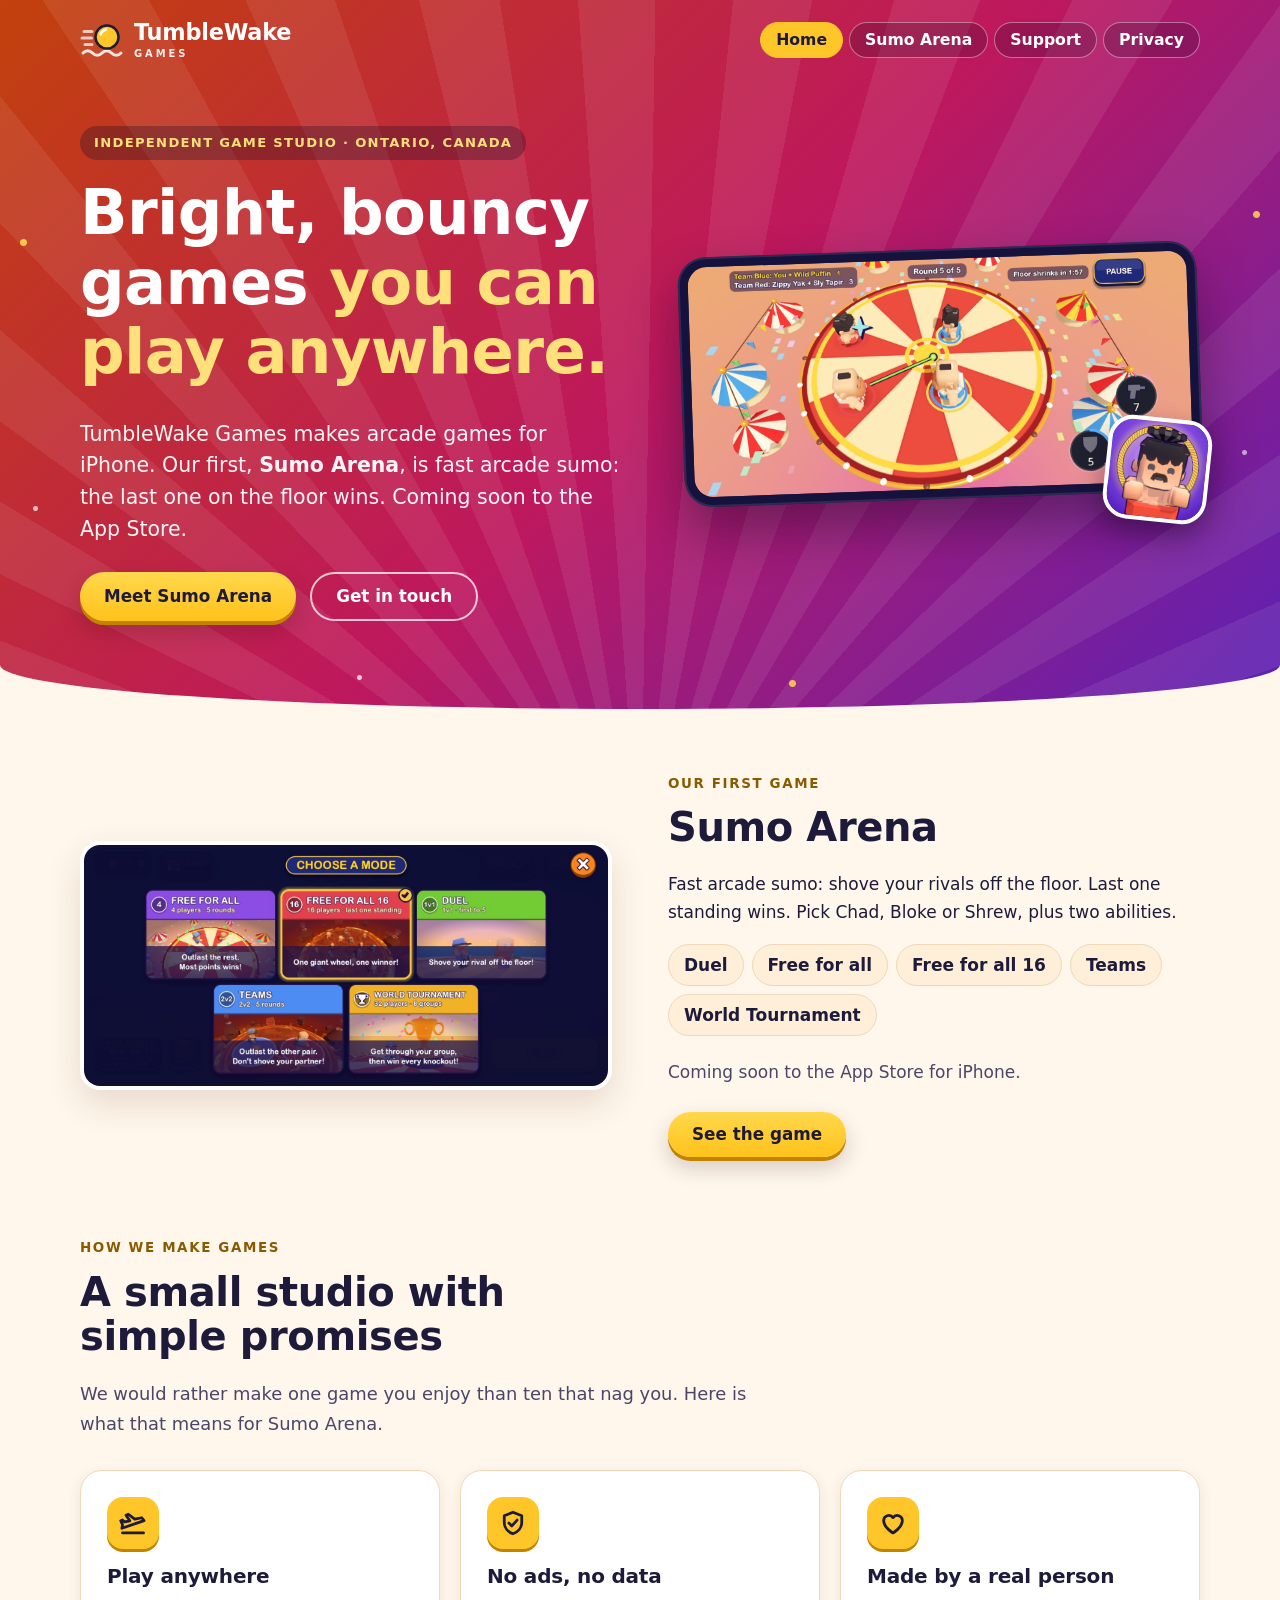
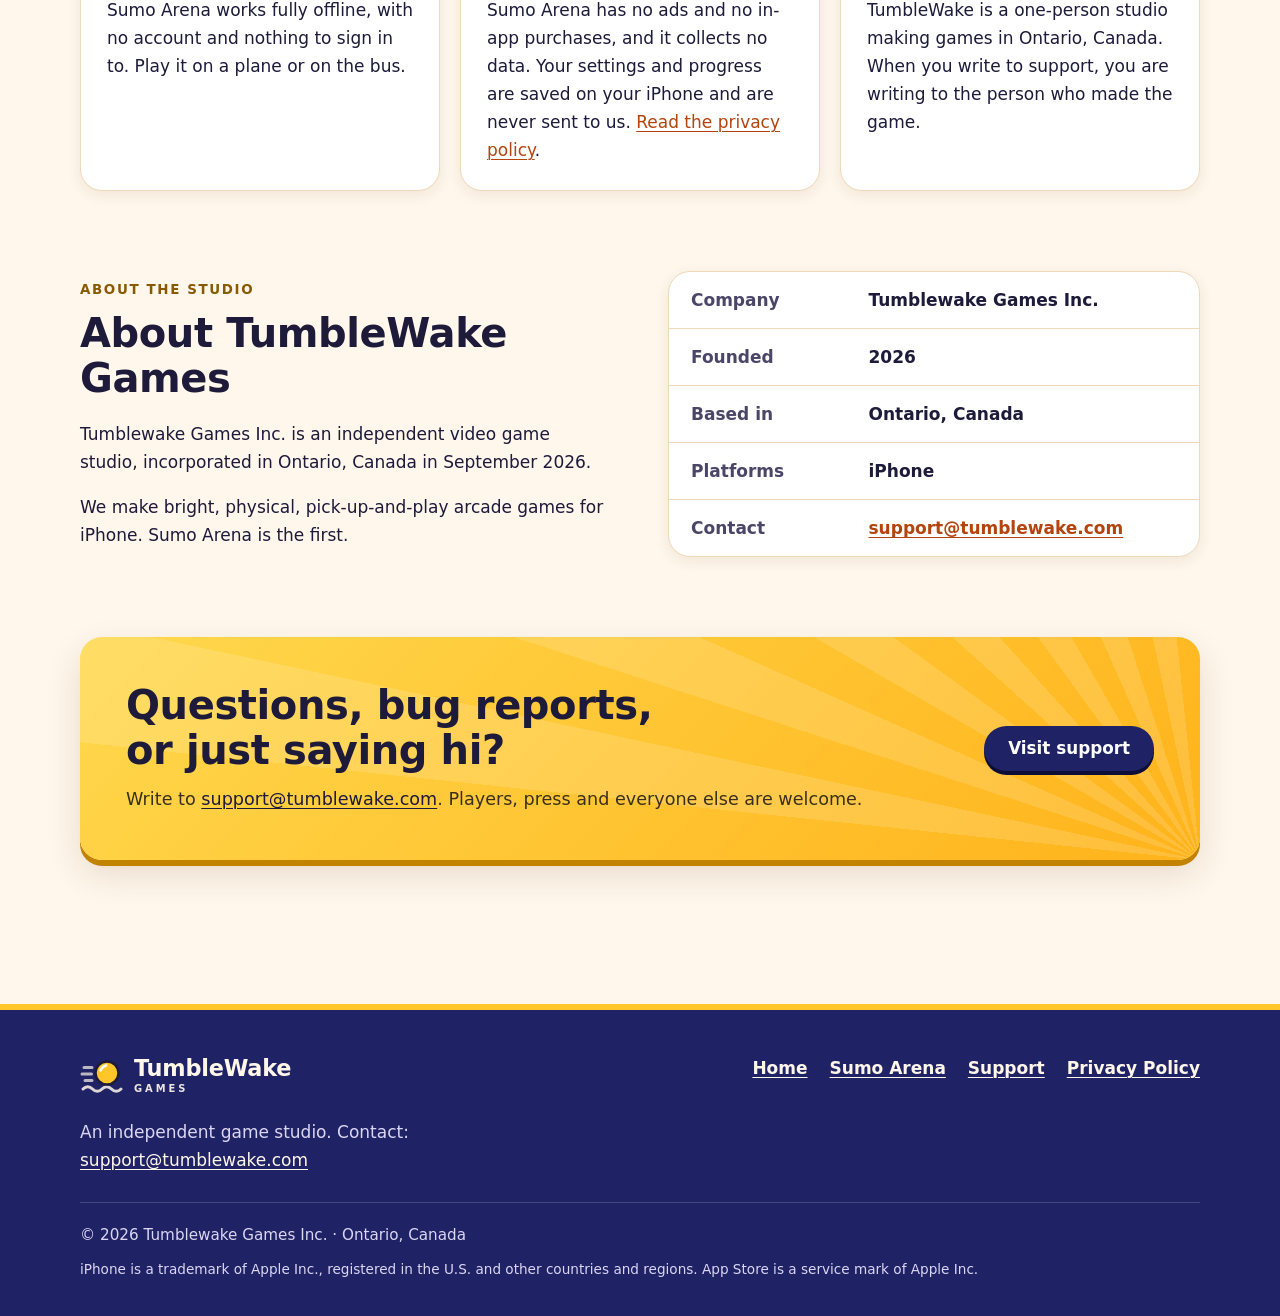
==== commit 50e6fe15: "Site for Sumo Arena 1.0: honest 1.0 screenshots, iPhone only, no purchases, Shield/Jump/arenas/Locke" ====
--- a/index.html
+++ b/index.html
@@ -5,6 +5,16 @@
   <meta name="viewport" content="width=device-width, initial-scale=1">
   <title>TumbleWake Games · Independent game studio in Ontario, Canada</title>
   <meta name="description" content="Tumblewake Games Inc. is an independent game studio in Ontario, Canada. Our first game, Sumo Arena, is fast, offline arcade sumo for iPhone, coming soon to the App Store.">
+  <meta property="og:type" content="website">
+  <meta property="og:site_name" content="TumbleWake Games">
+  <meta property="og:title" content="TumbleWake Games">
+  <meta property="og:description" content="An independent game studio in Ontario, Canada. Our first game, Sumo Arena, is fast arcade sumo for iPhone, coming soon to the App Store.">
+  <meta property="og:url" content="https://tumblewake.com/">
+  <meta property="og:image" content="https://tumblewake.com/images/og-sumo-arena.jpg">
+  <meta property="og:image:width" content="1200">
+  <meta property="og:image:height" content="630">
+  <meta property="og:image:alt" content="A four-player Sumo Arena match on a round sandy arena surrounded by sea.">
+  <meta name="twitter:card" content="summary_large_image">
   <meta name="color-scheme" content="light dark">
   <meta name="theme-color" content="#c2410c">
   <link rel="icon" type="image/png" sizes="32x32" href="favicon.png">
@@ -41,8 +51,8 @@
         </div>
       </div>
       <div class="device">
-        <img src="images/match-4-players.jpg" width="1400" height="644" alt="A four-player Sumo Arena match on a red and cream striped round arena, with the scoreboard, a Floor shrinks timer and the Shield and Boost buttons.">
-        <img class="badge-icon" src="images/sumo-arena-icon-256.png" width="256" height="256" alt="Sumo Arena app icon: a blocky sumo wrestler with a topknot and moustache shoving forward inside a gold rope ring.">
+        <img src="images/teams-carnival.jpg" width="1400" height="644" alt="A two-against-two Teams match in Sumo Arena, Round 5 of 5, on a red and cream wheel among striped carnival tents. A Hook line stretches between two wrestlers, and the S-Gun, Shield and Boost buttons sit bottom right.">
+        <img class="badge-icon" src="images/sumo-arena-icon-256.png" width="256" height="256" alt="Sumo Arena app icon: a blocky sumo wrestler with a topknot and moustache shoving forward inside a gold rope ring, on violet.">
       </div>
     </div>
   </div>
@@ -91,7 +101,7 @@
             <svg viewBox="0 0 24 24" fill="none" stroke="currentColor" stroke-width="2.4" stroke-linecap="round" stroke-linejoin="round"><path d="M12 2.8l7.5 3v5.6c0 4.6-3.2 8.4-7.5 9.8-4.3-1.4-7.5-5.2-7.5-9.8V5.8z"/><path d="M8.5 12l2.5 2.5 4.5-5"/></svg>
           </div>
           <h3>No ads, no data</h3>
-          <p>Sumo Arena shows no ads and collects no data. Your settings and progress are saved on your device and are never sent to us. <a href="privacy.html">Read the privacy policy</a>.</p>
+          <p>Sumo Arena has no ads and no in-app purchases, and it collects no data. Your settings and progress are saved on your iPhone and are never sent to us. <a href="privacy.html">Read the privacy policy</a>.</p>
         </article>
         <article class="card">
           <div class="card-icon" aria-hidden="true">
@@ -152,7 +162,7 @@
         </nav>
       </div>
       <p class="legal">© 2026 Tumblewake Games Inc. · Ontario, Canada</p>
-      <p class="legal tm">iPhone and iPad are trademarks of Apple Inc., registered in the U.S. and other countries and regions. iPadOS is a trademark of Apple Inc. App Store is a service mark of Apple Inc.</p>
+      <p class="legal tm">iPhone is a trademark of Apple Inc., registered in the U.S. and other countries and regions. App Store is a service mark of Apple Inc.</p>
     </div>
   </footer>
 </body>
--- a/style.css
+++ b/style.css
@@ -567,7 +567,9 @@
 .mode.gold .mode-head { background: #ffc629; color: #1d1a3a; }
 .mode.gold .mode-badge { border-color: #1d1a3a; background: rgba(255, 255, 255, 0.35); }
 
-.bots-line {
+/* A one-line note under a group of cards (the Shield and Jump, the arenas
+   and bots). */
+.note-box {
   margin-top: 28px;
   padding: 18px 22px;
   border-left: 6px solid var(--gold);
@@ -598,7 +600,9 @@
 .facts {
   display: grid;
   gap: 14px;
-  grid-template-columns: repeat(auto-fit, minmax(min(100%, 220px), 1fr));
+  /* 300px: six tiles sit three by two on a desktop, two by three on a
+     tablet and in one column on a phone, never a short last row. */
+  grid-template-columns: repeat(auto-fit, minmax(min(100%, 300px), 1fr));
   margin: 0;
   padding: 0;
   list-style: none;
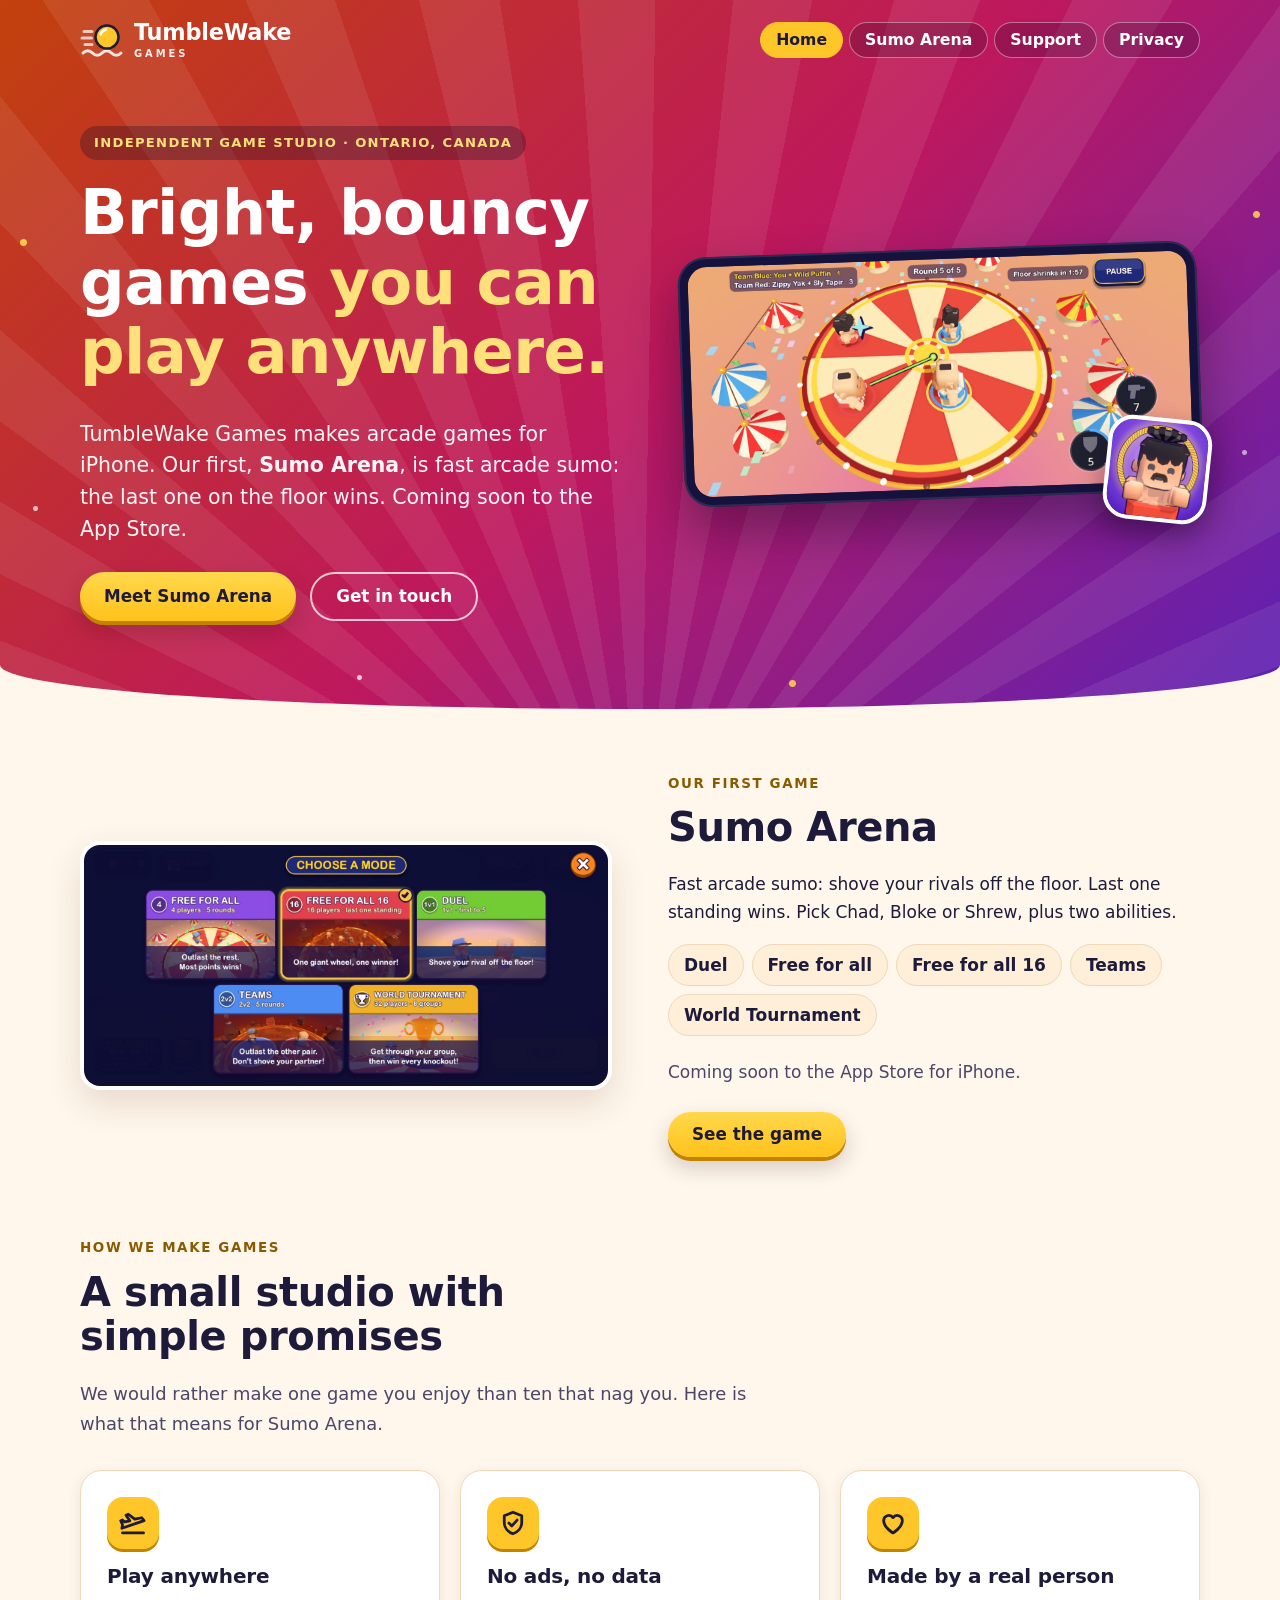
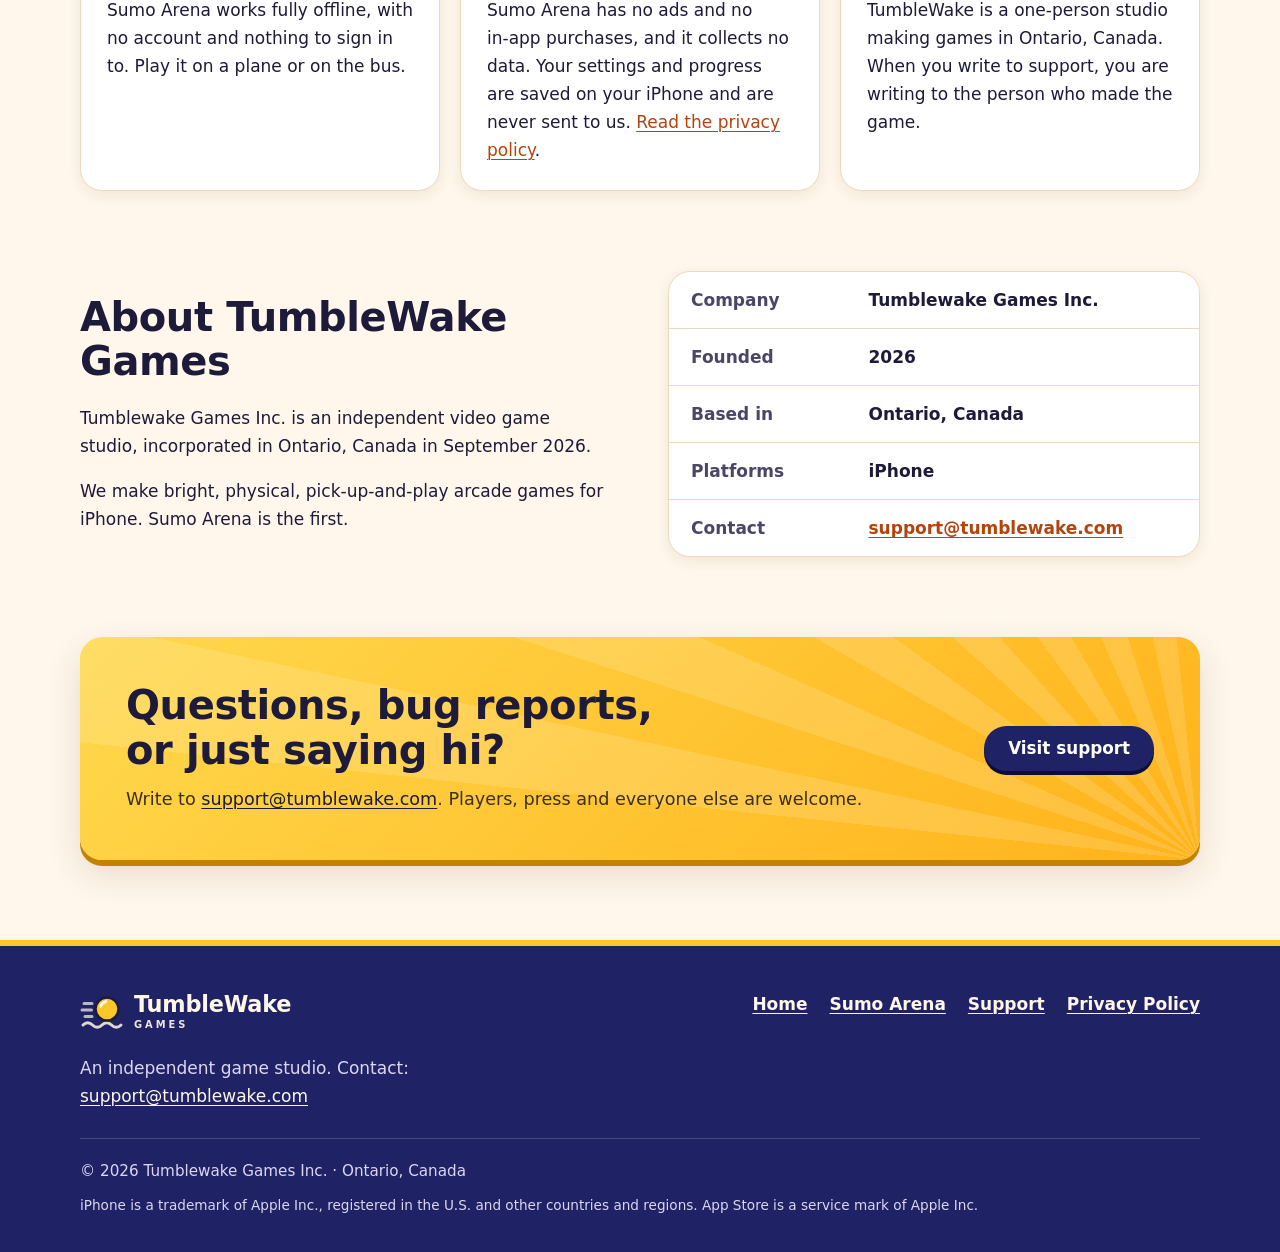
==== commit 9e54bb06: "Site polish after review: no split hyphens, compact phone facts, fuller rows - S-Gun, in-app, sign-i" ====
--- a/index.html
+++ b/index.html
@@ -42,7 +42,7 @@
 
     <div class="hero wrap">
       <div>
-        <span class="eyebrow">Independent game studio · Ontario, Canada</span>
+        <span class="eyebrow"><span class="wide-only">Independent </span>game studio · Ontario, Canada</span>
         <h1>Bright, bouncy games <span class="hl">you can play anywhere.</span></h1>
         <p class="lede">TumbleWake Games makes arcade games for iPhone. Our first, <strong>Sumo Arena</strong>, is fast arcade sumo: the last one on the floor wins. Coming soon to the App Store.</p>
         <div class="btn-row">
@@ -101,14 +101,14 @@
             <svg viewBox="0 0 24 24" fill="none" stroke="currentColor" stroke-width="2.4" stroke-linecap="round" stroke-linejoin="round"><path d="M12 2.8l7.5 3v5.6c0 4.6-3.2 8.4-7.5 9.8-4.3-1.4-7.5-5.2-7.5-9.8V5.8z"/><path d="M8.5 12l2.5 2.5 4.5-5"/></svg>
           </div>
           <h3>No ads, no data</h3>
-          <p>Sumo Arena has no ads and no in-app purchases, and it collects no data. Your settings and progress are saved on your iPhone and are never sent to us. <a href="privacy.html">Read the privacy policy</a>.</p>
+          <p>Sumo Arena has no ads and no <span class="nowrap">in-app</span> purchases, and it collects no data. Your settings and progress are saved on your iPhone and are never sent to us. <a href="privacy.html">Read the privacy policy</a>.</p>
         </article>
         <article class="card">
           <div class="card-icon" aria-hidden="true">
             <svg viewBox="0 0 24 24" fill="none" stroke="currentColor" stroke-width="2.4" stroke-linecap="round" stroke-linejoin="round"><path d="M12 20.5s-8-4.6-8-10.4A4.4 4.4 0 0 1 12 7.4a4.4 4.4 0 0 1 8 2.7c0 5.8-8 10.4-8 10.4z"/></svg>
           </div>
           <h3>Made by a real person</h3>
-          <p>TumbleWake is a one-person studio making games in Ontario, Canada. When you write to support, you are writing to the person who made the game.</p>
+          <p>TumbleWake is a <span class="nowrap">one-person</span> studio making games in Ontario, Canada. When you write to support, you are writing to the person who made the game.</p>
         </article>
       </div>
     </section>
@@ -116,10 +116,9 @@
     <section class="section wrap" aria-labelledby="about">
       <div class="split">
         <div>
-          <span class="kicker">About the studio</span>
           <h2 id="about">About TumbleWake Games</h2>
           <p>Tumblewake Games Inc. is an independent video game studio, incorporated in Ontario, Canada in September 2026.</p>
-          <p>We make bright, physical, pick-up-and-play arcade games for iPhone. Sumo Arena is the first.</p>
+          <p>We make bright, physical, <span class="nowrap">pick-up-and-play</span> arcade games for iPhone. Sumo Arena is the first.</p>
         </div>
         <dl class="facts-list">
           <div><dt>Company</dt><dd>Tumblewake Games Inc.</dd></div>
--- a/style.css
+++ b/style.css
@@ -258,6 +258,11 @@
 @media (max-width: 440px) {
   .band .nav a { padding: 7px 11px; font-size: 0.92rem; }
 }
+/* On a 375px phone the four pills need a few px less to share one row. */
+@media (max-width: 400px) {
+  .nav ul { gap: 4px; }
+  .band .nav a { padding: 6px 9px; font-size: 0.9rem; }
+}
 
 /* ---------- Hero areas ---------- */
 
@@ -445,7 +450,8 @@
 }
 
 .lift { margin-top: -40px; position: relative; }
-.lift .shot { border-width: 6px; }
+/* Capped so the 1400px picture stays sharp on a Retina desktop. */
+.lift .shot { max-width: 920px; margin-inline: auto; border-width: 6px; }
 
 .caption {
   margin-top: 12px;
@@ -514,10 +520,20 @@
 
 /* ---------- Modes ---------- */
 
+/* Five cards: one column on a phone, two by two plus a full-width last
+   card on a tablet, three over two on a desktop, so no row has a hole. */
 .modes {
   display: grid;
   gap: 18px;
-  grid-template-columns: repeat(auto-fit, minmax(min(100%, 300px), 1fr));
+}
+@media (min-width: 640px) {
+  .modes { grid-template-columns: 1fr 1fr; }
+  .mode:last-child { grid-column: 1 / -1; }
+}
+@media (min-width: 960px) {
+  .modes { grid-template-columns: repeat(6, 1fr); }
+  .mode { grid-column: span 2; }
+  .mode:nth-child(n+4) { grid-column: span 3; }
 }
 
 .mode {
@@ -567,8 +583,19 @@
 .mode.gold .mode-head { background: #ffc629; color: #1d1a3a; }
 .mode.gold .mode-badge { border-color: #1d1a3a; background: rgba(255, 255, 255, 0.35); }
 
-/* A one-line note under a group of cards (the Shield and Jump, the arenas
-   and bots). */
+/* The Shield and the Jump: two plain lines under the wrestler cards. */
+.also {
+  display: grid;
+  gap: 6px 32px;
+  margin-top: 24px;
+  font-size: 1.05rem;
+}
+.also p { margin: 0; }
+@media (min-width: 760px) {
+  .also { grid-template-columns: 1fr 1fr; }
+}
+
+/* A one-line note under the mode cards (the arenas and bots). */
 .note-box {
   margin-top: 28px;
   padding: 18px 22px;
@@ -600,8 +627,8 @@
 .facts {
   display: grid;
   gap: 14px;
-  /* 300px: six tiles sit three by two on a desktop, two by three on a
-     tablet and in one column on a phone, never a short last row. */
+  /* 300px: six tiles sit three by two on a desktop and two by three on a
+     tablet, never a short last row. Phones get two columns (below). */
   grid-template-columns: repeat(auto-fit, minmax(min(100%, 300px), 1fr));
   margin: 0;
   padding: 0;
@@ -622,6 +649,11 @@
   font-weight: 800;
 }
 .facts svg { flex: none; width: 28px; height: 28px; color: var(--gold); }
+@media (max-width: 559px) {
+  .facts { grid-template-columns: repeat(2, minmax(0, 1fr)); gap: 10px; }
+  .facts li { gap: 8px; padding: 12px; font-size: 0.98rem; line-height: 1.25; }
+  .facts svg { width: 22px; height: 22px; }
+}
 
 /* ---------- Gallery ---------- */
 
@@ -776,9 +808,13 @@
 
 /* ---------- Footer ---------- */
 
+/* The last section's own padding plus the footer's margin make the gap
+   above the footer. */
+main > .section:last-child { padding-bottom: 40px; }
+
 .site-footer {
   flex-grow: 1;
-  margin-top: 80px;
+  margin-top: 40px;
   padding-block: 44px 36px;
   border-top: 6px solid var(--gold);
   background: var(--footer);
@@ -843,5 +879,11 @@
   .band::before { display: none; }
 }
 
-/* Keeps a short phrase on one line, so a card never ends on one lone word. */
+/* Keeps a short phrase on one line, so a card never ends on one lone word
+   and a hyphenated word (S-Gun, in-app, sign-in) never splits at its hyphen. */
 .nowrap { white-space: nowrap; }
+
+/* Words left out on a phone, so a pill stays on one line. */
+@media (max-width: 479px) {
+  .wide-only { display: none; }
+}
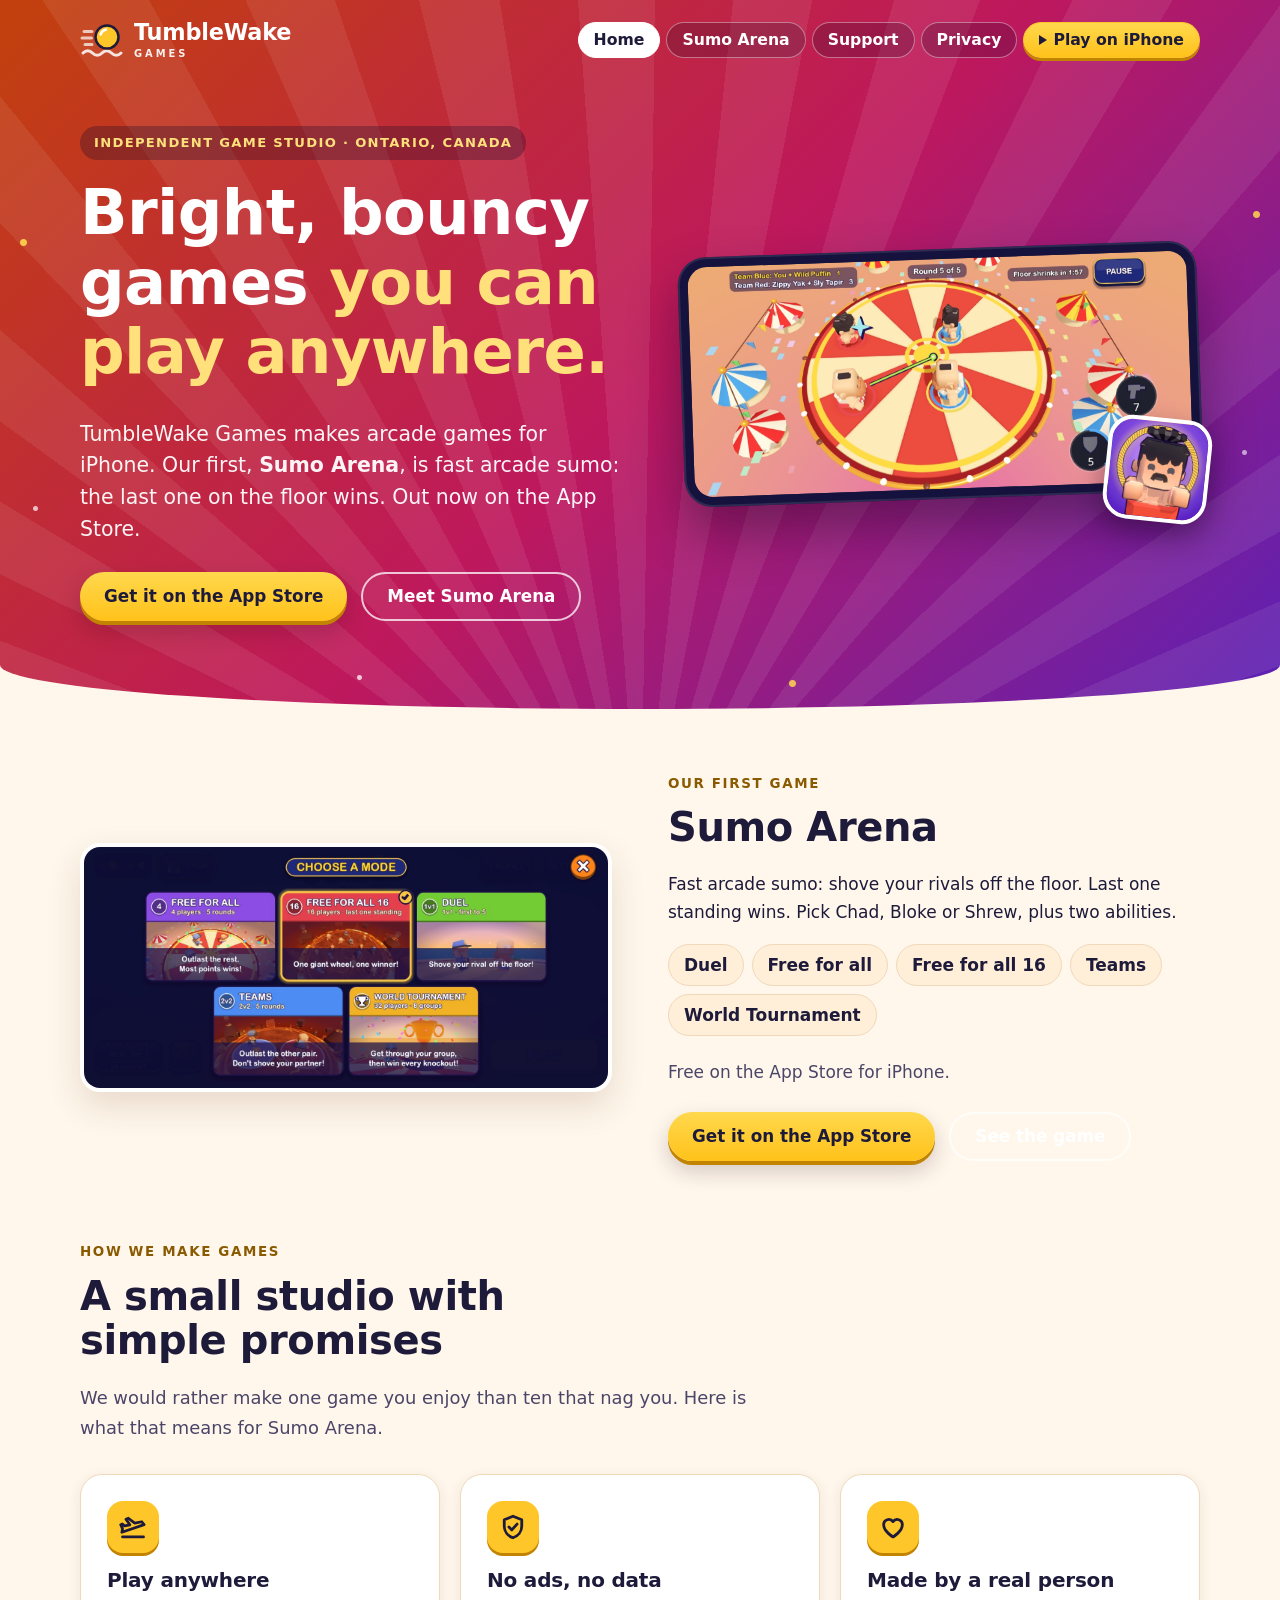
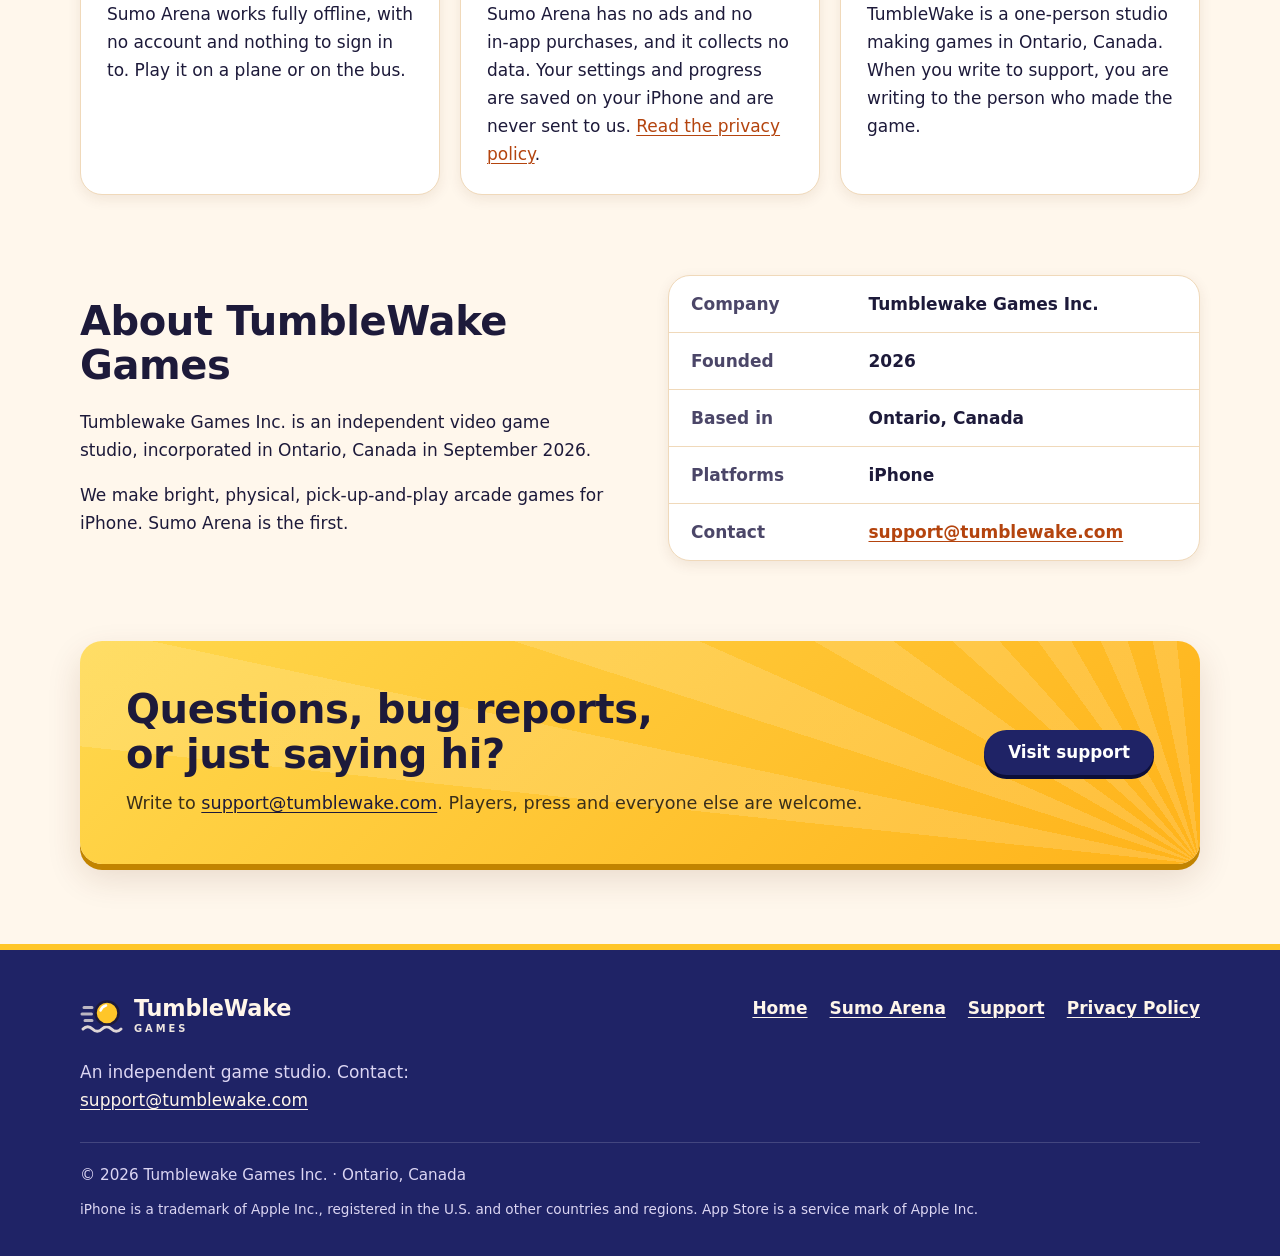
==== commit 9070f8e4: "Sumo Arena is out: App Store links and a Play on iPhone button Every page's menu ends in a gold "Pla" ====
--- a/index.html
+++ b/index.html
@@ -4,11 +4,11 @@
   <meta charset="utf-8">
   <meta name="viewport" content="width=device-width, initial-scale=1">
   <title>TumbleWake Games · Independent game studio in Ontario, Canada</title>
-  <meta name="description" content="Tumblewake Games Inc. is an independent game studio in Ontario, Canada. Our first game, Sumo Arena, is fast, offline arcade sumo for iPhone, coming soon to the App Store.">
+  <meta name="description" content="Tumblewake Games Inc. is an independent game studio in Ontario, Canada. Our first game, Sumo Arena, is fast, offline arcade sumo for iPhone, out now on the App Store.">
   <meta property="og:type" content="website">
   <meta property="og:site_name" content="TumbleWake Games">
   <meta property="og:title" content="TumbleWake Games">
-  <meta property="og:description" content="An independent game studio in Ontario, Canada. Our first game, Sumo Arena, is fast arcade sumo for iPhone, coming soon to the App Store.">
+  <meta property="og:description" content="An independent game studio in Ontario, Canada. Our first game, Sumo Arena, is fast arcade sumo for iPhone, out now on the App Store.">
   <meta property="og:url" content="https://tumblewake.com/">
   <meta property="og:image" content="https://tumblewake.com/images/og-sumo-arena.jpg">
   <meta property="og:image:width" content="1200">
@@ -36,6 +36,7 @@
           <li><a href="sumo-arena.html">Sumo Arena</a></li>
           <li><a href="support.html">Support</a></li>
           <li><a href="privacy.html">Privacy</a></li>
+          <li><a class="nav-cta" href="https://apps.apple.com/app/sumo-arena-dohyo-showdown/id6822993329">Play on iPhone</a></li>
         </ul>
       </nav>
     </header>
@@ -44,10 +45,10 @@
       <div>
         <span class="eyebrow"><span class="wide-only">Independent </span>game studio · Ontario, Canada</span>
         <h1>Bright, bouncy games <span class="hl">you can play anywhere.</span></h1>
-        <p class="lede">TumbleWake Games makes arcade games for iPhone. Our first, <strong>Sumo Arena</strong>, is fast arcade sumo: the last one on the floor wins. Coming soon to the App Store.</p>
+        <p class="lede">TumbleWake Games makes arcade games for iPhone. Our first, <strong>Sumo Arena</strong>, is fast arcade sumo: the last one on the floor wins. Out now on the App Store.</p>
         <div class="btn-row">
-          <a class="btn btn-gold" href="sumo-arena.html">Meet Sumo Arena</a>
-          <a class="btn btn-ghost" href="support.html">Get in touch</a>
+          <a class="btn btn-gold" href="https://apps.apple.com/app/sumo-arena-dohyo-showdown/id6822993329">Get it on the App Store</a>
+          <a class="btn btn-ghost" href="sumo-arena.html">Meet Sumo Arena</a>
         </div>
       </div>
       <div class="device">
@@ -71,9 +72,10 @@
             <li>Teams</li>
             <li>World Tournament</li>
           </ul>
-          <p class="muted">Coming soon to the App Store for iPhone.</p>
+          <p class="muted">Free on the App Store for iPhone.</p>
           <div class="btn-row">
-            <a class="btn btn-gold" href="sumo-arena.html">See the game</a>
+            <a class="btn btn-gold" href="https://apps.apple.com/app/sumo-arena-dohyo-showdown/id6822993329">Get it on the App Store</a>
+            <a class="btn btn-ghost" href="sumo-arena.html">See the game</a>
           </div>
         </div>
         <figure class="shot">
--- a/style.css
+++ b/style.css
@@ -255,6 +255,35 @@
   color: #1d1a3a;
 }
 
+/* The App Store button at the top right of every page (5 Nov 2026). It wears
+   the gold button look; the current page's pill turns white so the two never
+   look alike. */
+.band .nav a[aria-current="page"] {
+  border-color: #fff;
+  background: #fff;
+  color: #1d1a3a;
+}
+.band .nav a.nav-cta {
+  display: inline-flex;
+  align-items: center;
+  gap: 6px;
+  border-color: var(--gold);
+  background: linear-gradient(#ffd84d, #ffc21a);
+  color: #1d1a3a;
+  font-family: var(--font-display);
+  font-weight: 800;
+  box-shadow: 0 3px 0 var(--gold-edge);
+}
+.band .nav a.nav-cta::before {
+  content: "";
+  width: 0;
+  height: 0;
+  border-style: solid;
+  border-width: 5px 0 5px 8px;
+  border-color: transparent transparent transparent currentColor;
+}
+.band .nav a.nav-cta:hover { background: linear-gradient(#ffe066, #ffc929); transform: translateY(-1px); }
+
 @media (max-width: 440px) {
   .band .nav a { padding: 7px 11px; font-size: 0.92rem; }
 }
